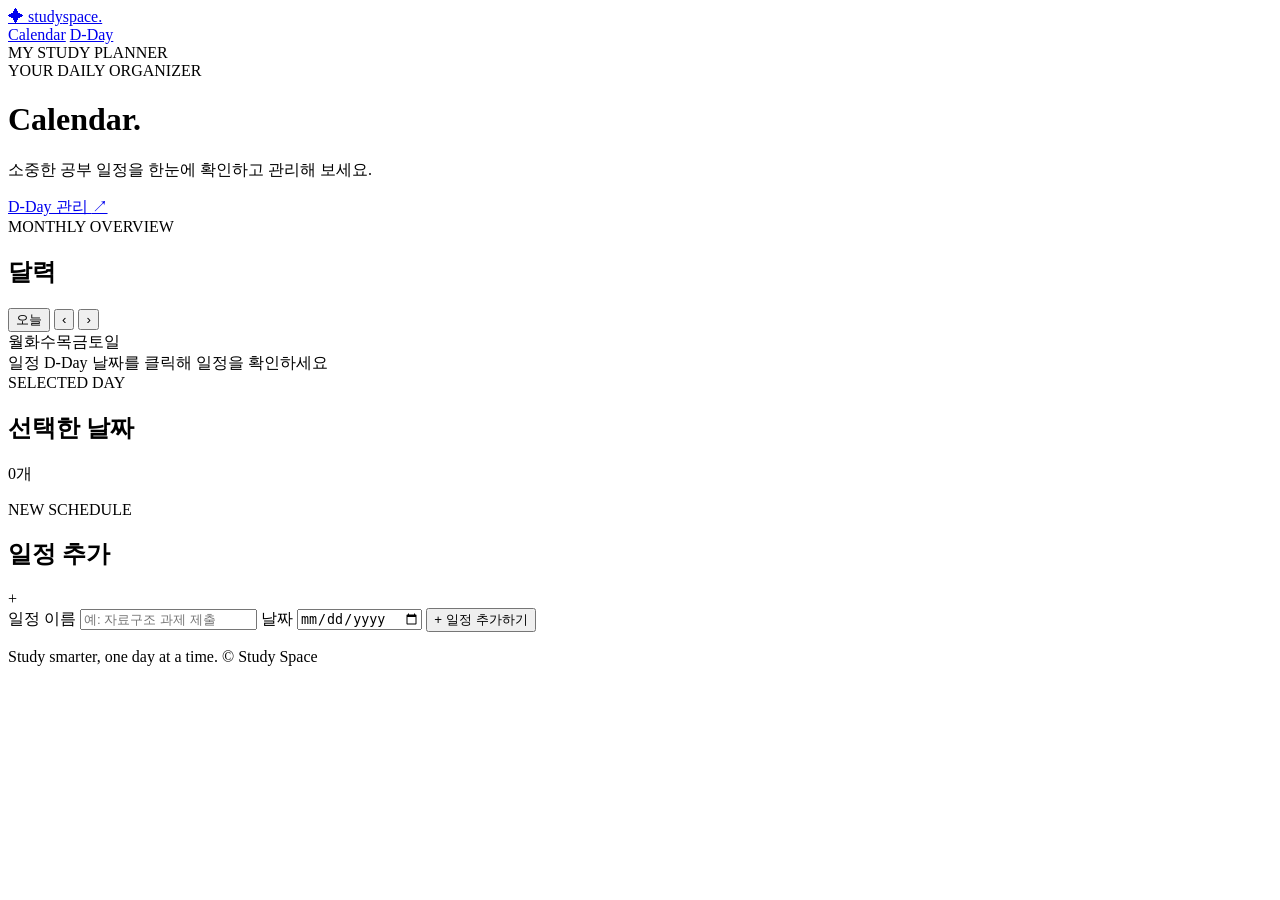
==== calendar.html @ 0f2f6f16 "Add files via upload" ====
<!doctype html>
<html lang="ko">
<head>
  <meta charset="UTF-8">
  <meta name="viewport" content="width=device-width, initial-scale=1">
  <meta name="theme-color" content="#f6f7fb">
  <title>Calendar | Study Planner</title>
  <link rel="stylesheet" href="css/styles.css">
  <script src="js/storage.js" defer></script>
  <script src="js/calendar.js" defer></script>
</head>
<body>
  <div class="planner-app">
    <header class="site-header">
      <div class="site-header__inner">
        <a class="brand" href="calendar.html" aria-label="Study Planner 홈">
          <span class="brand__mark" aria-hidden="true">✦</span>
          <span>study<span class="brand__light">space.</span></span>
        </a>
        <nav class="site-nav" aria-label="주요 메뉴">
          <a class="site-nav__link site-nav__link--active" href="calendar.html" aria-current="page">Calendar</a>
          <a class="site-nav__link" href="dday.html">D-Day</a>
        </nav>
        <span class="site-header__tag">MY STUDY PLANNER</span>
      </div>
    </header>

    <main class="page-container">
      <div class="page-heading">
        <div>
          <span class="eyebrow">YOUR DAILY ORGANIZER</span>
          <h1>Calendar<span class="heading-dot">.</span></h1>
          <p>소중한 공부 일정을 한눈에 확인하고 관리해 보세요.</p>
        </div>
        <a class="button button--light page-heading__link" href="dday.html">D-Day 관리 <span aria-hidden="true">↗</span></a>
      </div>

      <div class="calendar-layout">
        <section class="panel calendar-panel" aria-labelledby="month-title">
          <div class="panel-header calendar-toolbar">
            <div>
              <span class="section-label">MONTHLY OVERVIEW</span>
              <h2 id="month-title">달력</h2>
              <p class="muted-text" id="month-summary"></p>
            </div>
            <div class="calendar-controls">
              <button id="today-button" class="button button--light button--small" type="button">오늘</button>
              <button id="previous-month" class="icon-button icon-button--outline" type="button" aria-label="이전 달">‹</button>
              <button id="next-month" class="icon-button icon-button--outline" type="button" aria-label="다음 달">›</button>
            </div>
          </div>
          <div class="weekday-row" aria-hidden="true">
            <span>월</span><span>화</span><span>수</span><span>목</span><span>금</span><span>토</span><span>일</span>
          </div>
          <div id="calendar-grid" class="calendar-grid" aria-label="날짜 선택 달력"></div>
          <div class="calendar-legend">
            <span><i class="legend-dot legend-dot--event"></i>일정</span>
            <span><i class="legend-dot legend-dot--dday"></i>D-Day</span>
            <span class="calendar-legend__hint">날짜를 클릭해 일정을 확인하세요</span>
          </div>
        </section>

        <aside class="sidebar-stack">
          <section class="panel day-panel" aria-labelledby="selected-date-title">
            <div class="panel-header panel-header--compact">
              <div>
                <span class="section-label">SELECTED DAY</span>
                <h2 id="selected-date-title">선택한 날짜</h2>
              </div>
              <span id="selected-date-count" class="count-pill">0개</span>
            </div>
            <ul id="selected-schedule" class="schedule-list"></ul>
          </section>

          <section class="panel form-panel" aria-labelledby="add-event-title">
            <div class="panel-header panel-header--compact">
              <div>
                <span class="section-label">NEW SCHEDULE</span>
                <h2 id="add-event-title">일정 추가</h2>
              </div>
              <span class="form-panel__plus" aria-hidden="true">+</span>
            </div>
            <form id="event-form" class="entry-form">
              <label for="event-title">일정 이름</label>
              <input id="event-title" name="title" type="text" maxlength="80" placeholder="예: 자료구조 과제 제출" required autocomplete="off">
              <label for="event-date">날짜</label>
              <input id="event-date" name="date" type="date" required>
              <button class="button button--primary button--full" type="submit">+ 일정 추가하기</button>
              <p class="form-status" id="form-status" role="status" aria-live="polite"></p>
            </form>
          </section>
        </aside>
      </div>
      <footer class="site-footer">Study smarter, one day at a time. <span>© Study Space</span></footer>
    </main>
  </div>
</body>
</html>
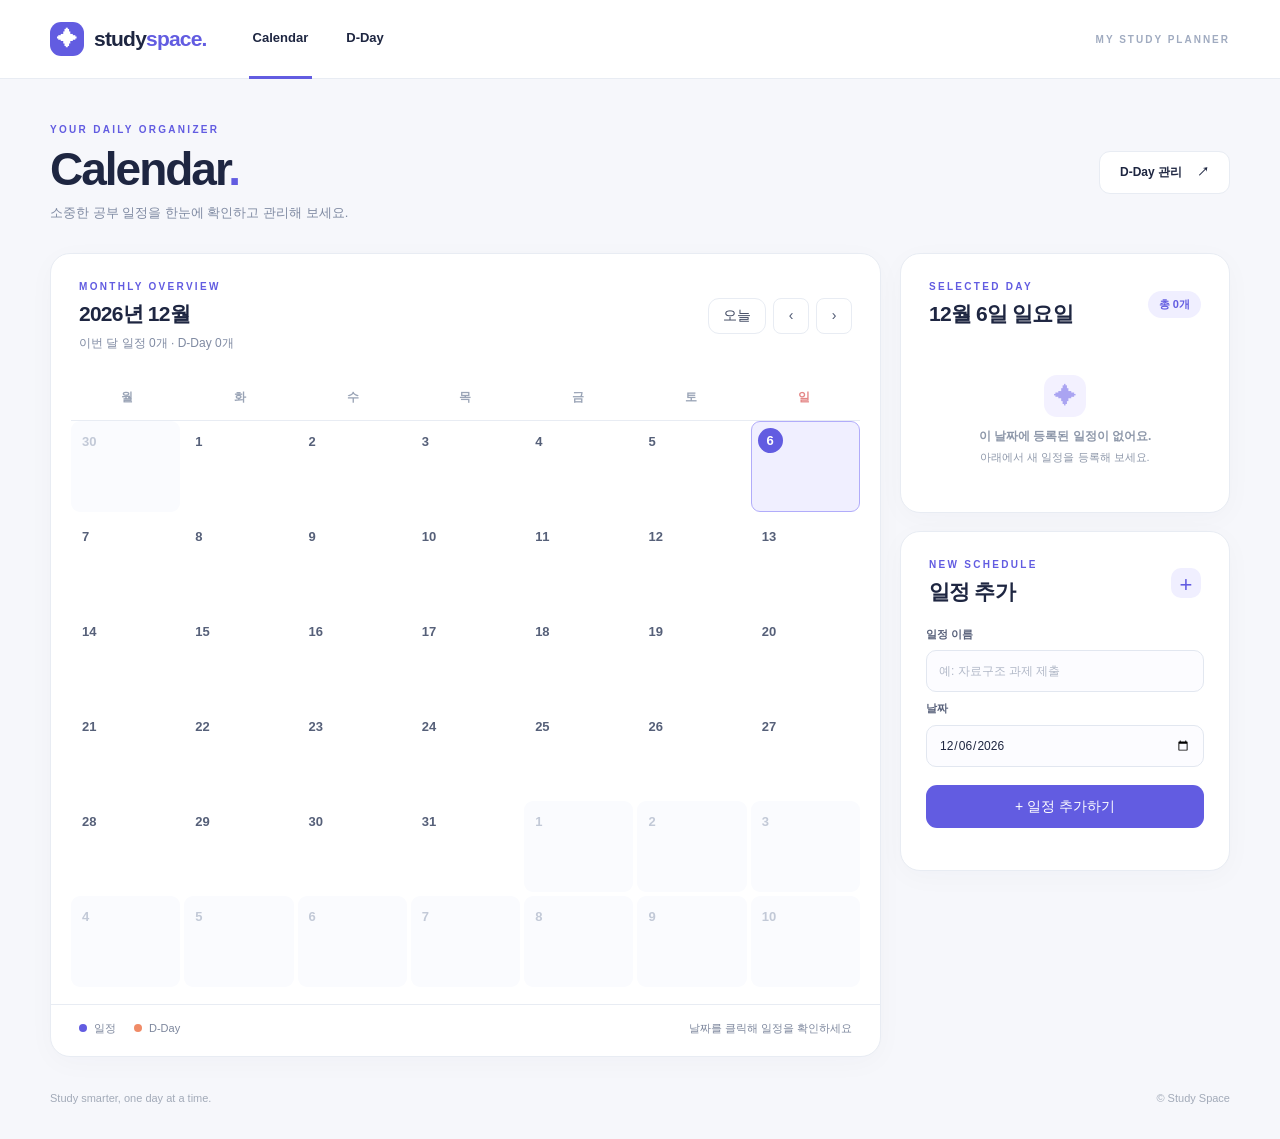
==== commit 21763c44: "Merge calandar-/-D-DAY (김도형): 파일을 css/ js/ 폴더로 이동" ====
--- a/calendar.html
+++ b/calendar.html
@@ -5,8 +5,8 @@
   <meta name="viewport" content="width=device-width, initial-scale=1">
   <meta name="theme-color" content="#f6f7fb">
   <title>Calendar | Study Planner</title>
-  <link rel="stylesheet" href="css/styles.css">
-  <script src="js/storage.js" defer></script>
+  <link rel="stylesheet" href="css/calendar.css">
+  <script src="js/calendar-store.js" defer></script>
   <script src="js/calendar.js" defer></script>
 </head>
 <body>
--- a/css/calendar.css
+++ b/css/calendar.css
@@ -0,0 +1,186 @@
+/* Scoped to this feature so it is easy to merge with teammates' UI later. */
+.planner-app {
+  --ink: #1e2641;
+  --muted: #7f8aa2;
+  --line: #e8ecf3;
+  --primary: #625ce1;
+  --primary-light: #f0efff;
+  --event: #625ce1;
+  --dday: #f08b67;
+  font-family: -apple-system, BlinkMacSystemFont, 'Segoe UI', 'Apple SD Gothic Neo', 'Malgun Gothic', sans-serif;
+  color: var(--ink);
+  min-height: 100vh;
+  background: #f6f7fb;
+  font-size: 14px;
+  line-height: 1.5;
+}
+* { box-sizing: border-box; }
+body { margin: 0; }
+.planner-app button, .planner-app input { font: inherit; }
+.planner-app button { cursor: pointer; }
+.planner-app a { color: inherit; text-decoration: none; }
+.planner-app button:focus-visible, .planner-app input:focus-visible, .planner-app a:focus-visible { outline: 3px solid #aaa7fa; outline-offset: 2px; }
+.planner-app h1, .planner-app h2, .planner-app h3, .planner-app p { margin: 0; }
+.site-header { background: #fff; border-bottom: 1px solid var(--line); }
+.site-header__inner { max-width: 1232px; padding: 0 26px; height: 78px; margin: 0 auto; display: flex; align-items: center; gap: 42px; }
+.brand { display: inline-flex; align-items: center; gap: 10px; font-size: 21px; font-weight: 850; letter-spacing: -.8px; white-space: nowrap; }
+.brand__mark { width: 34px; height: 34px; border-radius: 11px; display: grid; place-items: center; background: var(--primary); color: white; font-size: 20px; }
+.brand__light { color: var(--primary); }
+.site-nav { display: flex; align-self: stretch; align-items: stretch; gap: 30px; }
+.site-nav__link { display: flex; align-items: center; padding: 0 4px; border-bottom: 3px solid transparent; margin-bottom: -1px; font-size: 13px; font-weight: 700; color: #98a0b1; }
+.site-nav__link:hover { color: var(--ink); }
+.site-nav__link--active { color: var(--primary); border-bottom-color: var(--primary); }
+.site-header__tag { margin-left: auto; font-size: 10px; font-weight: 800; letter-spacing: 2px; color: #a0abc0; }
+.page-container { max-width: 1232px; margin: 0 auto; padding: 43px 26px 32px; }
+.page-heading { display: flex; align-items: center; justify-content: space-between; gap: 14px; margin-bottom: 31px; }
+.eyebrow, .section-label { display: block; color: var(--primary); font-size: 10px; font-weight: 850; letter-spacing: 2.3px; }
+.page-heading h1 { margin: 6px 0 6px; font-size: clamp(32px, 4vw, 46px); font-weight: 850; letter-spacing: -2px; line-height: 1.17; }
+.heading-dot { color: var(--primary); }
+.page-heading p { color: var(--muted); font-size: 13px; }
+.button { min-height: 43px; border: none; border-radius: 11px; padding: 0 20px; display: inline-flex; justify-content: center; align-items: center; gap: 15px; font-size: 12px; font-weight: 750; transition: .16s ease; white-space: nowrap; }
+.button:hover { transform: translateY(-1px); }
+.button--light { background: #fff; border: 1px solid var(--line); color: #3d465f; }
+.button--primary { background: var(--primary); color: white; }
+.button--primary:hover { background: #514cc8; }
+.button--small { min-height: 36px; padding: 0 14px; }
+.button--full { width: 100%; }
+.panel { background: #fff; border: 1px solid var(--line); border-radius: 20px; box-shadow: 0 6px 28px rgba(24, 38, 74, .027); }
+.panel-header { padding: 25px 28px 22px; display: flex; justify-content: space-between; align-items: center; gap: 15px; }
+.panel-header--compact { padding-bottom: 18px; }
+.panel-header h2 { font-weight: 850; font-size: 21px; letter-spacing: -.8px; margin-top: 4px; }
+.muted-text { color: var(--muted); font-size: 12px; margin-top: 4px !important; }
+.calendar-layout { display: grid; grid-template-columns: minmax(0, 1fr) 330px; gap: 19px; align-items: start; }
+.calendar-panel { overflow: hidden; }
+.calendar-controls { display: flex; align-items: center; gap: 7px; }
+.icon-button { background: transparent; border: none; display: inline-grid; place-items: center; width: 30px; height: 30px; border-radius: 8px; color: #9ca6bb; font-size: 23px; line-height: 1; }
+.icon-button:hover { background: #f4f4fb; }
+.icon-button--outline { border: 1px solid var(--line); width: 36px; height: 36px; font-size: 22px; color: #4e5872; }
+.icon-button--danger:hover { color: #d55362; background: #fff1f2; }
+.weekday-row, .calendar-grid { display: grid; grid-template-columns: repeat(7, minmax(0, 1fr)); }
+.weekday-row { padding: 0 20px; }
+.weekday-row span { text-align: center; color: #9aa4b6; font-size: 12px; font-weight: 750; padding: 14px 0; border-bottom: 1px solid var(--line); }
+.weekday-row span:nth-child(7) { color: #e48787; }
+.calendar-grid { padding: 0 20px 17px; gap: 4px; }
+.calendar-day { height: 91px; width: 100%; min-width: 0; text-align: left; padding: 10px 6px 5px; border: 1px solid transparent; background: #fff; border-radius: 9px; display: flex; flex-direction: column; align-items: stretch; gap: 6px; overflow: hidden; }
+.calendar-day:hover { background: #f6f5ff; }
+.calendar-day--muted { background: #fafbfe; }
+.calendar-day--muted .calendar-day__number { color: #c2c9d7; }
+.calendar-day--selected { background: #f0efff; border-color: #b1acfa; }
+.calendar-day--selected:hover { background: #eae8ff; }
+.calendar-day__number { font-size: 13px; font-weight: 750; color: #566079; padding-left: 4px; }
+.calendar-day--today .calendar-day__number { width: 25px; height: 25px; display: grid; place-items: center; border-radius: 50%; background: var(--primary); color: white; padding: 0; margin-top: -4px; }
+.calendar-day__items { display: flex; flex-direction: column; gap: 3px; width: 100%; min-width: 0; }
+.calendar-chip { display: block; width: 100%; overflow: hidden; text-overflow: ellipsis; white-space: nowrap; font-size: 10px; font-weight: 700; border-radius: 4px; padding: 2px 5px; text-align: left; }
+.calendar-chip--event { background: #efedff; color: #685ee0; }
+.calendar-chip--dday { background: #fff0e8; color: #cf7458; }
+.calendar-chip--more { color: #919bad; font-size: 10px; padding-top: 0; }
+.calendar-legend { display: flex; gap: 18px; padding: 15px 28px 20px; border-top: 1px solid var(--line); align-items: center; color: #7d879d; font-size: 11px; }
+.calendar-legend > span { display: inline-flex; gap: 7px; align-items: center; }
+.legend-dot { display: inline-block; width: 8px; height: 8px; border-radius: 50%; }
+.legend-dot--event { background: var(--event); }
+.legend-dot--dday { background: var(--dday); }
+.calendar-legend__hint { margin-left: auto; }
+.sidebar-stack { display: grid; gap: 18px; }
+.count-pill { border-radius: 40px; padding: 5px 11px; background: var(--primary-light); color: var(--primary); font-weight: 800; font-size: 11px; }
+.schedule-list { padding: 0 23px 23px; margin: 0; list-style: none; display: grid; gap: 9px; }
+.schedule-item { background: #f8f9fd; border: 1px solid #eef0f5; border-radius: 10px; display: flex; justify-content: space-between; align-items: center; padding: 9px 10px 9px 12px; min-height: 46px; gap: 8px; }
+.schedule-item__copy { display: flex; align-items: center; gap: 9px; min-width: 0; }
+.schedule-item__title { font-weight: 700; font-size: 12px; overflow-wrap: anywhere; }
+.schedule-item__dot { width: 8px; height: 8px; border-radius: 50%; flex-shrink: 0; }
+.schedule-item__dot--event { background: var(--event); }
+.schedule-item__dot--dday { background: var(--dday); }
+.mini-countdown { font-size: 11px; font-weight: 850; white-space: nowrap; color: #d17b5a; }
+.empty-state { padding: 27px 8px 24px; text-align: center; color: #8e98aa; }
+.empty-state__icon { color: #aaa4f2; background: #f3f1ff; display: inline-grid; place-items: center; border-radius: 13px; width: 42px; height: 42px; font-size: 23px; margin-bottom: 10px; }
+.empty-state p { font-size: 12px; font-weight: 700; }
+.empty-state small { display: block; margin-top: 4px; font-size: 11px; }
+.form-panel__plus { width: 30px; height: 30px; background: var(--primary-light); color: var(--primary); border-radius: 10px; display: grid; place-items: center; font-size: 22px; }
+.entry-form { display: flex; flex-direction: column; gap: 8px; padding: 0 25px 23px; }
+.entry-form label, .form-field label { font-size: 11px; font-weight: 800; color: #59627b; }
+.entry-form input, .form-field input { width: 100%; min-width: 0; border: 1px solid #e2e7f0; outline: none; border-radius: 10px; height: 42px; padding: 0 12px; color: var(--ink); background: #fcfcff; font-size: 12px; color-scheme: light; }
+.entry-form input:focus, .form-field input:focus { border-color: #9993ed; }
+.entry-form input::placeholder, .form-field input::placeholder { color: #b2b9c8; }
+.entry-form button { margin-top: 10px; }
+.form-status { min-height: 1em; font-size: 11px; color: #4d9788; }
+.site-footer { color: #a2aab8; font-size: 11px; padding-top: 33px; display: flex; justify-content: space-between; }
+/* D-Day page */
+.dday-hero { min-height: 180px; padding: 30px 37px; background: linear-gradient(115deg, #5f59d8 0%, #8079eb 100%); color: white; border-radius: 21px; display: flex; align-items: center; justify-content: space-between; position: relative; overflow: hidden; gap: 15px; }
+.dday-hero > div { position: relative; z-index: 1; }
+.dday-hero__eyebrow { color: #d5d2ff; font-size: 10px; font-weight: 800; letter-spacing: 2px; }
+.dday-hero h2 { font-size: clamp(19px, 3vw, 26px); font-weight: 850; margin: 9px 0; letter-spacing: -.8px; }
+.dday-hero p { font-size: 12px; color: #e4e1ff; }
+.dday-hero__count { font-size: clamp(38px, 5vw, 65px); font-weight: 900; letter-spacing: -2px; text-align: right; white-space: nowrap; }
+.dday-hero__shape { position: absolute; color: rgba(255,255,255,.10); font-size: 310px; right: 21%; top: -155px; pointer-events: none; }
+.dday-summary { display: grid; grid-template-columns: repeat(3, minmax(0, 1fr)); gap: 17px; margin: 17px 0 24px; }
+.stat-card { min-height: 93px; padding: 18px 21px; background: #fff; border: 1px solid var(--line); border-radius: 16px; display: flex; flex-direction: column; gap: 5px; }
+.stat-card span { color: var(--muted); font-size: 11px; font-weight: 750; }
+.stat-card strong { font-size: 25px; font-weight: 850; letter-spacing: -.6px; }
+.dday-add-panel { padding: 23px 27px 10px; }
+.dday-add-panel h2 { font-size: 20px; letter-spacing: -.6px; margin-top: 3px; }
+.dday-entry-form { display: grid; grid-template-columns: minmax(0, 1.7fr) minmax(0, 1fr) auto; gap: 13px; align-items: end; margin-top: 20px; }
+.form-field { min-width: 0; display: grid; gap: 8px; }
+.dday-entry-form .button { height: 42px; }
+.dday-add-panel .form-status { margin-top: 7px; }
+.dday-section { margin-top: 37px; }
+.dday-section--past { margin-top: 40px; }
+.list-heading { display: flex; align-items: center; justify-content: space-between; margin-bottom: 15px; }
+.list-heading h2 { font-size: 21px; font-weight: 850; letter-spacing: -.8px; margin-top: 3px; }
+.list-heading__deco { font-size: 25px; color: #c7c1ff; }
+.dday-card-grid { display: grid; grid-template-columns: repeat(3, minmax(0, 1fr)); gap: 16px; }
+.dday-card { position: relative; min-height: 193px; border: 1px solid var(--line); background: #fff; border-radius: 17px; padding: 19px 20px 22px; overflow: hidden; }
+.dday-card::after { content: ''; position: absolute; width: 100px; height: 100px; background: #f7f6ff; border-radius: 50%; right: -50px; bottom: -50px; }
+.dday-card--today { border-color: #b3adff; background: #fdfcff; }
+.dday-card--past { opacity: .79; }
+.dday-card__top { display: flex; justify-content: space-between; align-items: center; }
+.tag { display: inline-block; padding: 5px 9px; background: #f1efff; color: var(--primary); border-radius: 6px; font-size: 10px; font-weight: 800; }
+.dday-card--past .tag { background: #f2f3f6; color: #8991a2; }
+.dday-card__title { margin: 14px 0 3px !important; font-size: 15px; font-weight: 850; overflow-wrap: anywhere; }
+.dday-card__date { font-size: 11px; color: #929cb0; }
+.dday-card__count { display: block; color: var(--primary); font-size: 33px; font-weight: 900; margin-top: 12px; letter-spacing: -.8px; position: relative; z-index: 1; }
+.dday-card--past .dday-card__count { color: #969eae; }
+.dday-card-grid > .empty-state { grid-column: 1 / -1; background: #fff; border: 1px dashed #e2e5ee; border-radius: 17px; padding: 33px 20px; }
+@media (max-width: 980px) {
+  .calendar-layout { grid-template-columns: minmax(0, 1fr); }
+  .sidebar-stack { grid-template-columns: repeat(2, minmax(0, 1fr)); align-items: start; }
+  .dday-card-grid { grid-template-columns: repeat(2, minmax(0, 1fr)); }
+}
+@media (max-width: 600px) {
+  .site-header__inner { height: 67px; padding: 0 15px; gap: 18px; }
+  .brand { font-size: 17px; }
+  .brand__mark { width: 31px; height: 31px; }
+  .site-nav { gap: 13px; margin-left: auto; }
+  .site-nav__link { font-size: 12px; }
+  .site-header__tag { display: none; }
+  .page-container { padding: 28px 12px; }
+  .page-heading { margin-bottom: 22px; }
+  .page-heading h1 { font-size: 34px; }
+  .page-heading p { font-size: 12px; }
+  .page-heading__link { padding: 0 11px; min-height: 36px; font-size: 11px; }
+  .panel { border-radius: 15px; }
+  .panel-header { padding: 18px 13px; }
+  .panel-header h2 { font-size: 18px; }
+  .calendar-controls { gap: 4px; }
+  .calendar-controls .button { padding: 0 9px; }
+  .calendar-controls .icon-button { width: 30px; height: 34px; }
+  .weekday-row { padding: 0 5px; }
+  .calendar-grid { padding: 0 5px 8px; gap: 2px; }
+  .calendar-day { height: 66px; padding: 5px 2px; gap: 3px; border-radius: 6px; }
+  .calendar-day__number { font-size: 12px; padding-left: 3px; }
+  .calendar-day--today .calendar-day__number { margin-top: 0; width: 22px; height: 22px; }
+  .calendar-chip { height: 5px; width: 14px; padding: 0; font-size: 0; border-radius: 10px; }
+  .calendar-chip--more { display: none; }
+  .calendar-day__items { flex-direction: row; gap: 2px; flex-wrap: wrap; }
+  .calendar-legend { padding: 12px; gap: 10px; font-size: 10px; }
+  .calendar-legend__hint { display: none !important; }
+  .sidebar-stack { grid-template-columns: minmax(0, 1fr); }
+  .dday-hero { padding: 23px 19px; min-height: 158px; }
+  .dday-hero__count { font-size: 38px; }
+  .dday-hero h2 { font-size: 19px; }
+  .dday-summary { gap: 8px; }
+  .stat-card { min-height: 84px; padding: 14px 10px; }
+  .stat-card strong { font-size: 21px; }
+  .dday-add-panel { padding: 20px 16px 10px; }
+  .dday-entry-form { grid-template-columns: 1fr; }
+  .dday-card-grid { grid-template-columns: minmax(0, 1fr); }
+  .site-footer { padding: 28px 4px 0; }
+}
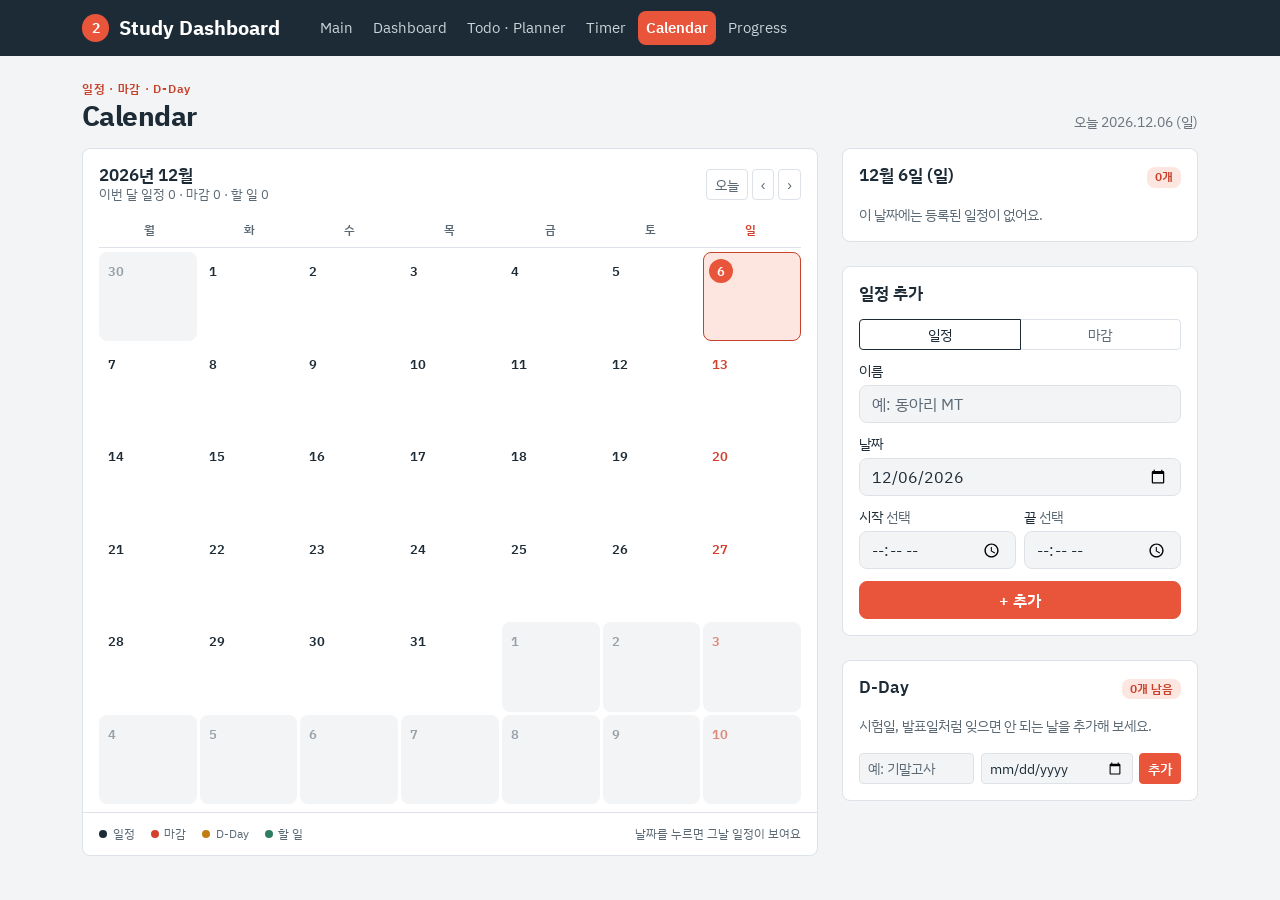
==== commit 5aae1731: "Calendar · D-Day: SD 데이터와 공통 디자인으로 전환 - 일정/마감/D-Day를 SD(events, ddays)로 저장, 자체 PlannerStore 제거 - 추가 " ====
--- a/calendar.html
+++ b/calendar.html
@@ -1,98 +1,172 @@
-<!doctype html>
+<!DOCTYPE html>
 <html lang="ko">
 <head>
   <meta charset="UTF-8">
   <meta name="viewport" content="width=device-width, initial-scale=1">
-  <meta name="theme-color" content="#f6f7fb">
-  <title>Calendar | Study Planner</title>
+  <title>Calendar | Study Dashboard</title>
+
+  <link rel="preconnect" href="https://fonts.googleapis.com">
+  <link rel="preconnect" href="https://fonts.gstatic.com" crossorigin>
+  <link rel="stylesheet" href="https://fonts.googleapis.com/css2?family=IBM+Plex+Sans+KR:wght@400;500;600;700&display=swap">
+  <link rel="stylesheet" href="https://cdn.jsdelivr.net/npm/bootstrap@5.3.3/dist/css/bootstrap.min.css">
+  <link rel="stylesheet" href="css/style.css">
   <link rel="stylesheet" href="css/calendar.css">
-  <script src="js/calendar-store.js" defer></script>
-  <script src="js/calendar.js" defer></script>
+  <link rel="stylesheet" href="css/responsive.css">
 </head>
 <body>
-  <div class="planner-app">
-    <header class="site-header">
-      <div class="site-header__inner">
-        <a class="brand" href="calendar.html" aria-label="Study Planner 홈">
-          <span class="brand__mark" aria-hidden="true">✦</span>
-          <span>study<span class="brand__light">space.</span></span>
-        </a>
-        <nav class="site-nav" aria-label="주요 메뉴">
-          <a class="site-nav__link site-nav__link--active" href="calendar.html" aria-current="page">Calendar</a>
-          <a class="site-nav__link" href="dday.html">D-Day</a>
-        </nav>
-        <span class="site-header__tag">MY STUDY PLANNER</span>
+
+  <!-- ===== 공통 Header / Navigation (모든 페이지 동일, active만 변경) ===== -->
+  <nav class="navbar navbar-expand-lg sd-navbar">
+    <div class="container-xl">
+      <a class="navbar-brand" href="index.html"><span class="sd-brand-mark">2</span>Study Dashboard</a>
+      <button class="navbar-toggler" type="button" data-bs-toggle="collapse" data-bs-target="#sdNav"
+              aria-controls="sdNav" aria-expanded="false" aria-label="메뉴 열기">
+        <span class="navbar-toggler-icon"></span>
+      </button>
+      <div class="collapse navbar-collapse" id="sdNav">
+        <ul class="navbar-nav ms-lg-3 gap-lg-1">
+          <li class="nav-item"><a class="nav-link" href="index.html">Main</a></li>
+          <li class="nav-item"><a class="nav-link" href="dashboard.html">Dashboard</a></li>
+          <li class="nav-item"><a class="nav-link" href="todo.html">Todo · Planner</a></li>
+          <li class="nav-item"><a class="nav-link" href="timer.html">Timer</a></li>
+          <li class="nav-item"><a class="nav-link active" aria-current="page" href="calendar.html">Calendar</a></li>
+          <li class="nav-item"><a class="nav-link" href="progress.html">Progress</a></li>
+        </ul>
       </div>
+    </div>
+  </nav>
+
+  <main class="container-xl py-4">
+    <header class="d-flex flex-wrap justify-content-between align-items-end gap-2 mb-3">
+      <div>
+        <div class="sd-eyebrow">일정 · 마감 · D-Day</div>
+        <h1 class="sd-page-title">Calendar</h1>
+      </div>
+      <p class="text-secondary small mb-0" id="todayLabel"></p>
     </header>
 
-    <main class="page-container">
-      <div class="page-heading">
-        <div>
-          <span class="eyebrow">YOUR DAILY ORGANIZER</span>
-          <h1>Calendar<span class="heading-dot">.</span></h1>
-          <p>소중한 공부 일정을 한눈에 확인하고 관리해 보세요.</p>
+    <div class="row g-4 align-items-start">
+      <!-- 왼쪽: 달력 -->
+      <section class="col-lg-8" aria-labelledby="monthTitle">
+        <div class="card">
+          <div class="card-body pb-2">
+            <div class="d-flex flex-wrap justify-content-between align-items-center gap-2 mb-2">
+              <div>
+                <h2 class="sd-section-title" id="monthTitle">달력</h2>
+                <p class="sd-cal-summary mb-0" id="monthSummary"></p>
+              </div>
+              <div class="d-flex gap-1">
+                <button class="btn btn-sm btn-outline-secondary" type="button" id="todayBtn">오늘</button>
+                <button class="btn btn-sm btn-outline-secondary" type="button" id="prevMonth" aria-label="이전 달">‹</button>
+                <button class="btn btn-sm btn-outline-secondary" type="button" id="nextMonth" aria-label="다음 달">›</button>
+              </div>
+            </div>
+
+            <div class="sd-cal-weekdays" aria-hidden="true">
+              <span>월</span><span>화</span><span>수</span><span>목</span><span>금</span><span>토</span><span class="is-sun">일</span>
+            </div>
+            <div class="sd-cal-grid" id="calendarGrid" aria-label="날짜 선택 달력"></div>
+          </div>
+          <div class="sd-cal-legend">
+            <span><i class="sd-dot sd-kind-schedule"></i>일정</span>
+            <span><i class="sd-dot sd-kind-deadline"></i>마감</span>
+            <span><i class="sd-dot sd-kind-dday"></i>D-Day</span>
+            <span><i class="sd-dot sd-kind-task"></i>할 일</span>
+            <span class="sd-cal-hint">날짜를 누르면 그날 일정이 보여요</span>
+          </div>
         </div>
-        <a class="button button--light page-heading__link" href="dday.html">D-Day 관리 <span aria-hidden="true">↗</span></a>
+      </section>
+
+      <!-- 오른쪽: 선택한 날 · 추가 · D-Day -->
+      <div class="col-lg-4 d-grid gap-4">
+        <section class="card" aria-labelledby="selectedTitle"><div class="card-body">
+          <div class="d-flex justify-content-between align-items-baseline gap-2 mb-3">
+            <h2 class="sd-section-title" id="selectedTitle">선택한 날</h2>
+            <span class="badge sd-count" id="selectedCount">0개</span>
+          </div>
+          <ul class="sd-day-items" id="selectedList"></ul>
+          <p class="sd-empty mb-0 d-none" id="selectedEmpty">이 날짜에는 등록된 일정이 없어요.</p>
+        </div></section>
+
+        <section class="card" aria-labelledby="formTitle"><div class="card-body">
+          <h2 class="sd-section-title mb-3" id="formTitle">일정 추가</h2>
+          <form id="eventForm" class="d-grid gap-2" novalidate>
+            <div class="btn-group w-100" role="group" aria-label="종류">
+              <input type="radio" class="btn-check" name="kind" id="kindSchedule" value="schedule" checked>
+              <label class="btn btn-outline-secondary btn-sm" for="kindSchedule">일정</label>
+              <input type="radio" class="btn-check" name="kind" id="kindDeadline" value="deadline">
+              <label class="btn btn-outline-secondary btn-sm" for="kindDeadline">마감</label>
+            </div>
+            <div>
+              <label class="form-label small mb-1" for="eventTitle">이름</label>
+              <input class="form-control" id="eventTitle" type="text" maxlength="80" placeholder="예: 동아리 MT" required autocomplete="off">
+            </div>
+            <div>
+              <label class="form-label small mb-1" for="eventDate">날짜</label>
+              <input class="form-control" id="eventDate" type="date" required>
+            </div>
+
+            <div class="row g-2" id="scheduleFields">
+              <div class="col-6">
+                <label class="form-label small mb-1" for="eventStart">시작 <span class="sd-hint">선택</span></label>
+                <input class="form-control" id="eventStart" type="time">
+              </div>
+              <div class="col-6">
+                <label class="form-label small mb-1" for="eventEnd">끝 <span class="sd-hint">선택</span></label>
+                <input class="form-control" id="eventEnd" type="time">
+              </div>
+            </div>
+
+            <div class="row g-2 d-none" id="deadlineFields">
+              <div class="col-6">
+                <label class="form-label small mb-1" for="eventType">종류</label>
+                <select class="form-select" id="eventType"></select>
+              </div>
+              <div class="col-6">
+                <label class="form-label small mb-1" for="eventPriority">우선순위</label>
+                <select class="form-select" id="eventPriority"></select>
+              </div>
+              <div class="col-12">
+                <label class="form-label small mb-1" for="eventSubject">과목</label>
+                <select class="form-select" id="eventSubject"></select>
+              </div>
+              <div class="col-12">
+                <div class="form-check">
+                  <input class="form-check-input" type="checkbox" id="eventShowDday" checked>
+                  <label class="form-check-label small" for="eventShowDday">D-Day로 표시</label>
+                </div>
+                <p class="sd-hint small mb-0">마감은 Todo에 할 일로 자동 추가돼요.</p>
+              </div>
+            </div>
+
+            <button class="btn btn-primary mt-1" type="submit">+ 추가</button>
+            <p class="sd-form-status small mb-0" id="formStatus" role="status" aria-live="polite"></p>
+          </form>
+        </div></section>
+
+        <section class="card" aria-labelledby="ddayTitle"><div class="card-body">
+          <div class="d-flex justify-content-between align-items-baseline mb-3">
+            <h2 class="sd-section-title" id="ddayTitle">D-Day</h2>
+            <span class="badge sd-count" id="ddayCount">0개</span>
+          </div>
+          <ul class="sd-dday-list" id="ddayList"></ul>
+          <p class="sd-empty mb-0 d-none" id="ddayEmpty">시험일, 발표일처럼 잊으면 안 되는 날을 추가해 보세요.</p>
+
+          <form id="ddayForm" class="sd-dday-form mt-3" novalidate>
+            <label class="visually-hidden" for="ddayName">D-Day 이름</label>
+            <input class="form-control form-control-sm" id="ddayName" type="text" maxlength="80" placeholder="예: 기말고사" required autocomplete="off">
+            <label class="visually-hidden" for="ddayDate">목표 날짜</label>
+            <input class="form-control form-control-sm" id="ddayDate" type="date" required>
+            <button class="btn btn-sm btn-primary" type="submit">추가</button>
+          </form>
+          <p class="sd-form-status small mb-0 mt-1" id="ddayStatus" role="status" aria-live="polite"></p>
+        </div></section>
       </div>
+    </div>
+  </main>
 
-      <div class="calendar-layout">
-        <section class="panel calendar-panel" aria-labelledby="month-title">
-          <div class="panel-header calendar-toolbar">
-            <div>
-              <span class="section-label">MONTHLY OVERVIEW</span>
-              <h2 id="month-title">달력</h2>
-              <p class="muted-text" id="month-summary"></p>
-            </div>
-            <div class="calendar-controls">
-              <button id="today-button" class="button button--light button--small" type="button">오늘</button>
-              <button id="previous-month" class="icon-button icon-button--outline" type="button" aria-label="이전 달">‹</button>
-              <button id="next-month" class="icon-button icon-button--outline" type="button" aria-label="다음 달">›</button>
-            </div>
-          </div>
-          <div class="weekday-row" aria-hidden="true">
-            <span>월</span><span>화</span><span>수</span><span>목</span><span>금</span><span>토</span><span>일</span>
-          </div>
-          <div id="calendar-grid" class="calendar-grid" aria-label="날짜 선택 달력"></div>
-          <div class="calendar-legend">
-            <span><i class="legend-dot legend-dot--event"></i>일정</span>
-            <span><i class="legend-dot legend-dot--dday"></i>D-Day</span>
-            <span class="calendar-legend__hint">날짜를 클릭해 일정을 확인하세요</span>
-          </div>
-        </section>
-
-        <aside class="sidebar-stack">
-          <section class="panel day-panel" aria-labelledby="selected-date-title">
-            <div class="panel-header panel-header--compact">
-              <div>
-                <span class="section-label">SELECTED DAY</span>
-                <h2 id="selected-date-title">선택한 날짜</h2>
-              </div>
-              <span id="selected-date-count" class="count-pill">0개</span>
-            </div>
-            <ul id="selected-schedule" class="schedule-list"></ul>
-          </section>
-
-          <section class="panel form-panel" aria-labelledby="add-event-title">
-            <div class="panel-header panel-header--compact">
-              <div>
-                <span class="section-label">NEW SCHEDULE</span>
-                <h2 id="add-event-title">일정 추가</h2>
-              </div>
-              <span class="form-panel__plus" aria-hidden="true">+</span>
-            </div>
-            <form id="event-form" class="entry-form">
-              <label for="event-title">일정 이름</label>
-              <input id="event-title" name="title" type="text" maxlength="80" placeholder="예: 자료구조 과제 제출" required autocomplete="off">
-              <label for="event-date">날짜</label>
-              <input id="event-date" name="date" type="date" required>
-              <button class="button button--primary button--full" type="submit">+ 일정 추가하기</button>
-              <p class="form-status" id="form-status" role="status" aria-live="polite"></p>
-            </form>
-          </section>
-        </aside>
-      </div>
-      <footer class="site-footer">Study smarter, one day at a time. <span>© Study Space</span></footer>
-    </main>
-  </div>
+  <script src="https://cdn.jsdelivr.net/npm/bootstrap@5.3.3/dist/js/bootstrap.bundle.min.js" defer></script>
+  <script src="js/storage.js" defer></script>
+  <script src="js/calendar.js" defer></script>
 </body>
 </html>
--- a/css/style.css
+++ b/css/style.css
@@ -0,0 +1,165 @@
+/* =========================================================
+   Study Dashboard — shared styles (ALL pages load this, after Bootstrap)
+   THEME LIVES ONLY IN THE TOKEN BLOCKS BELOW.
+   Default = 중간보고서 색 (navy/orange).
+   Old pastel theme (Catppuccin Latte): <html lang="ko" data-theme="latte">
+   ========================================================= */
+
+/* ---------- 1. Theme tokens ---------- */
+:root {
+  --sd-bg: #f2f4f6;
+  --sd-surface: #ffffff;
+  --sd-sunk: #e9edf0;
+  --sd-line: #dce2e7;
+  --sd-ink: #1d2b36;
+  --sd-muted: #5b6974;
+  --sd-accent: #e8553a;
+  --sd-accent-ink: #ffffff;
+  --sd-accent-text: #c8412a;
+  --sd-accent-soft: #fde6df;
+  --sd-nav: #1d2b36;
+  --sd-nav-ink: #c9d3da;
+  --sd-high: #d2412c;
+  --sd-mid: #c27c14;
+  --sd-low: #2f7d63;
+  --sd-nav-brand: #ffffff;
+  --sd-font: "IBM Plex Sans KR", -apple-system, "Apple SD Gothic Neo", "Malgun Gothic", sans-serif;
+  --sd-radius: 10px;
+}
+:root[data-theme="latte"] {
+  --sd-bg: #e6e9ef;
+  --sd-surface: #eff1f5;
+  --sd-sunk: #dce0e8;
+  --sd-line: #ccd0da;
+  --sd-ink: #4c4f69;
+  --sd-muted: #6c6f85;
+  --sd-accent: #babbf1;            /* fills: buttons, active tab, progress */
+  --sd-accent-ink: #4c4f69;        /* text ON accent fills */
+  --sd-accent-text: #5c5fc4;       /* accent used AS text on light bg */
+  --sd-accent-soft: rgba(186, 187, 241, .35);
+  --sd-nav: #dce0e8;
+  --sd-nav-ink: #5c5f77;
+  --sd-high: #d20f39;
+  --sd-mid: #df8e1d;
+  --sd-low: #40a02b;
+  --sd-nav-brand: var(--sd-ink);
+}
+
+/* ---------- 2. Tokens → Bootstrap variables ---------- */
+:root {
+  --bs-body-bg: var(--sd-bg);
+  --bs-body-color: var(--sd-ink);
+  --bs-body-font-family: var(--sd-font);
+  --bs-border-color: var(--sd-line);
+  --bs-secondary-color: var(--sd-muted);
+  --bs-tertiary-bg: var(--sd-sunk);
+  --bs-emphasis-color: var(--sd-ink);
+  --bs-border-radius: 8px;
+  --bs-border-radius-lg: var(--sd-radius);
+  --bs-link-color: var(--sd-accent-text);
+  --bs-link-hover-color: var(--sd-ink);
+  --bs-focus-ring-color: var(--sd-accent-soft);
+}
+body { font-feature-settings: "tnum"; }
+
+.card { --bs-card-bg: var(--sd-surface); --bs-card-border-color: var(--sd-line); }
+.modal { --bs-modal-bg: var(--sd-surface); --bs-modal-border-color: var(--sd-line); }
+.toast { --bs-toast-bg: var(--sd-surface); --bs-toast-border-color: var(--sd-line); --bs-toast-color: var(--sd-ink); }
+.progress { --bs-progress-bg: var(--sd-sunk); --bs-progress-bar-bg: var(--sd-accent); --bs-progress-height: .4rem; }
+
+.btn-primary {
+  --bs-btn-bg: var(--sd-accent);
+  --bs-btn-border-color: var(--sd-accent);
+  --bs-btn-color: var(--sd-accent-ink);
+  --bs-btn-hover-bg: color-mix(in srgb, var(--sd-accent) 85%, var(--sd-ink));
+  --bs-btn-hover-border-color: var(--bs-btn-hover-bg);
+  --bs-btn-hover-color: var(--sd-accent-ink);
+  --bs-btn-active-bg: color-mix(in srgb, var(--sd-accent) 75%, var(--sd-ink));
+  --bs-btn-active-border-color: var(--bs-btn-active-bg);
+  --bs-btn-active-color: var(--sd-accent-ink);
+  --bs-btn-disabled-bg: var(--sd-accent);
+  --bs-btn-disabled-border-color: var(--sd-accent);
+  --bs-btn-disabled-color: var(--sd-accent-ink);
+  font-weight: 600;
+}
+.btn-outline-secondary {
+  --bs-btn-color: var(--sd-muted);
+  --bs-btn-border-color: var(--sd-line);
+  --bs-btn-hover-bg: var(--sd-sunk);
+  --bs-btn-hover-color: var(--sd-ink);
+  --bs-btn-hover-border-color: var(--sd-line);
+  --bs-btn-active-bg: var(--sd-surface);
+  --bs-btn-active-color: var(--sd-ink);
+  --bs-btn-active-border-color: var(--sd-ink);
+}
+.btn-link { --bs-btn-color: var(--sd-muted); --bs-btn-hover-color: var(--sd-ink); text-decoration: none; }
+
+.form-control:focus, .form-select:focus {
+  border-color: var(--sd-accent-text);
+  box-shadow: 0 0 0 .2rem var(--sd-accent-soft);
+}
+.form-check-input:checked { background-color: var(--sd-accent-text); border-color: var(--sd-accent-text); }
+.form-check-input:focus { border-color: var(--sd-accent-text); box-shadow: 0 0 0 .2rem var(--sd-accent-soft); }
+
+.nav-pills {
+  --bs-nav-pills-link-active-bg: var(--sd-surface);
+  --bs-nav-pills-link-active-color: var(--sd-ink);
+  --bs-nav-link-color: var(--sd-muted);
+  --bs-nav-link-hover-color: var(--sd-ink);
+}
+
+/* ---------- 3. Common header / navigation (same markup on every page) ---------- */
+.sd-navbar { background: var(--sd-nav); }
+.sd-navbar .navbar-brand { color: var(--sd-nav-brand); font-weight: 700; display: flex; align-items: center; gap: .6rem; }
+.sd-brand-mark {
+  display: grid; place-items: center; width: 1.7rem; height: 1.7rem; border-radius: 50%;
+  background: var(--sd-accent); color: var(--sd-accent-ink); font-size: .85rem;
+}
+.sd-navbar .nav-link { color: var(--sd-nav-ink); border-radius: 8px; padding: .4rem .75rem; font-size: .92rem; }
+.sd-navbar .nav-link:hover { color: var(--sd-nav-brand); }
+.sd-navbar .nav-link.active { background: var(--sd-accent); color: var(--sd-accent-ink); font-weight: 600; }
+.sd-navbar .navbar-toggler { border-color: var(--sd-line); }
+.sd-navbar .navbar-toggler-icon {
+  background-image: none;
+  background-color: var(--sd-nav-ink);
+  -webkit-mask: url("data:image/svg+xml,%3csvg xmlns='http://www.w3.org/2000/svg' viewBox='0 0 30 30'%3e%3cpath stroke='black' stroke-linecap='round' stroke-width='2' d='M4 7h22M4 15h22M4 23h22'/%3e%3c/svg%3e") center / contain no-repeat;
+          mask: url("data:image/svg+xml,%3csvg xmlns='http://www.w3.org/2000/svg' viewBox='0 0 30 30'%3e%3cpath stroke='black' stroke-linecap='round' stroke-width='2' d='M4 7h22M4 15h22M4 23h22'/%3e%3c/svg%3e") center / contain no-repeat;
+}
+
+/* ---------- 4. Shared bits other pages can reuse ---------- */
+.sd-page-title { font-size: 1.75rem; font-weight: 700; letter-spacing: -.02em; margin: 0; }
+.sd-eyebrow { font-size: .78rem; font-weight: 600; letter-spacing: .06em; color: var(--sd-accent-text); }
+.sd-stat-label { font-size: .8rem; color: var(--sd-muted); }
+.sd-stat-value { font-size: 1.6rem; font-weight: 600; line-height: 1.2; font-variant-numeric: tabular-nums; }
+.sd-stat-value small { font-size: .85rem; font-weight: 400; color: var(--sd-muted); margin-left: .25rem; }
+
+/* priority colors — used by Todo, Calendar, Dashboard */
+.sd-pri { font-weight: 600; }
+.sd-pri-high { color: var(--sd-high); background: color-mix(in srgb, var(--sd-high) 13%, transparent); }
+.sd-pri-mid  { color: var(--sd-mid);  background: color-mix(in srgb, var(--sd-mid) 16%, transparent); }
+.sd-pri-low  { color: var(--sd-low);  background: color-mix(in srgb, var(--sd-low) 13%, transparent); }
+.sd-subj { color: var(--sd-muted); background: var(--sd-sunk); font-weight: 500; }
+
+/* links: Bootstrap 5.3 colors <a> via --bs-link-color-rgb, so set the color directly */
+a { color: var(--sd-accent-text); }
+a:hover { color: var(--sd-ink); }
+
+/* shared card bits — Main, Dashboard, Calendar, Timer, Progress */
+.sd-section-title { font-size: 1.05rem; font-weight: 600; margin: 0; }
+.sd-stat-note { font-size: .78rem; color: var(--sd-muted); margin-top: .35rem; }
+.sd-empty { color: var(--sd-muted); font-size: .9rem; }
+.sd-more { font-size: .85rem; color: var(--sd-accent-text); text-decoration: none; }
+.sd-more:hover, .sd-more:focus-visible { color: var(--sd-ink); text-decoration: underline; }
+
+/* D-Day list — Main, Dashboard, Calendar */
+.sd-dday-list { list-style: none; margin: 0; padding: 0; display: grid; gap: .5rem; }
+.sd-dday-item { display: flex; align-items: center; justify-content: space-between; gap: .75rem; }
+.sd-dday-name { min-width: 0; font-weight: 500; }
+.sd-dday-date { font-size: .78rem; color: var(--sd-muted); font-weight: 400; }
+.sd-dday-badge {
+  flex-shrink: 0; font-weight: 700; font-variant-numeric: tabular-nums; font-size: .9rem;
+  padding: .2rem .6rem; border-radius: 999px; background: var(--sd-accent-soft); color: var(--sd-accent-text);
+}
+.sd-dday-badge.is-today { background: var(--sd-accent); color: var(--sd-accent-ink); }
+
+@media (prefers-reduced-motion: reduce) { * { transition: none !important; animation: none !important; } }
--- a/css/calendar.css
+++ b/css/calendar.css
@@ -1,186 +1,101 @@
-/* Scoped to this feature so it is easy to merge with teammates' UI later. */
-.planner-app {
-  --ink: #1e2641;
-  --muted: #7f8aa2;
-  --line: #e8ecf3;
-  --primary: #625ce1;
-  --primary-light: #f0efff;
-  --event: #625ce1;
-  --dday: #f08b67;
-  font-family: -apple-system, BlinkMacSystemFont, 'Segoe UI', 'Apple SD Gothic Neo', 'Malgun Gothic', sans-serif;
-  color: var(--ink);
-  min-height: 100vh;
-  background: #f6f7fb;
-  font-size: 14px;
-  line-height: 1.5;
+/* =========================================================
+   Calendar · D-Day — page styles (calendar.html only)   담당 김도형
+   Colors come from css/style.css tokens only.
+   ========================================================= */
+
+/* one color per kind: schedule · deadline · D-Day · Todo task */
+.sd-kind-schedule { --kind: var(--sd-ink); }
+.sd-kind-deadline { --kind: var(--sd-high); }
+.sd-kind-dday     { --kind: var(--sd-mid); }
+.sd-kind-task     { --kind: var(--sd-low); }
+
+.sd-count { background: var(--sd-accent-soft); color: var(--sd-accent-text); font-weight: 600; }
+.sd-hint { color: var(--sd-muted); font-weight: 400; }
+.sd-form-status { color: var(--sd-low); }
+.sd-form-status:empty { display: none; }
+.sd-form-status.is-error { color: var(--sd-high); }
+
+/* ---------- month grid ---------- */
+.sd-cal-summary { font-size: .8rem; color: var(--sd-muted); }
+.sd-cal-weekdays, .sd-cal-grid { display: grid; grid-template-columns: repeat(7, minmax(0, 1fr)); }
+.sd-cal-weekdays span {
+  text-align: center; font-size: .75rem; font-weight: 600; color: var(--sd-muted);
+  padding: .5rem 0; border-bottom: 1px solid var(--sd-line);
 }
-* { box-sizing: border-box; }
-body { margin: 0; }
-.planner-app button, .planner-app input { font: inherit; }
-.planner-app button { cursor: pointer; }
-.planner-app a { color: inherit; text-decoration: none; }
-.planner-app button:focus-visible, .planner-app input:focus-visible, .planner-app a:focus-visible { outline: 3px solid #aaa7fa; outline-offset: 2px; }
-.planner-app h1, .planner-app h2, .planner-app h3, .planner-app p { margin: 0; }
-.site-header { background: #fff; border-bottom: 1px solid var(--line); }
-.site-header__inner { max-width: 1232px; padding: 0 26px; height: 78px; margin: 0 auto; display: flex; align-items: center; gap: 42px; }
-.brand { display: inline-flex; align-items: center; gap: 10px; font-size: 21px; font-weight: 850; letter-spacing: -.8px; white-space: nowrap; }
-.brand__mark { width: 34px; height: 34px; border-radius: 11px; display: grid; place-items: center; background: var(--primary); color: white; font-size: 20px; }
-.brand__light { color: var(--primary); }
-.site-nav { display: flex; align-self: stretch; align-items: stretch; gap: 30px; }
-.site-nav__link { display: flex; align-items: center; padding: 0 4px; border-bottom: 3px solid transparent; margin-bottom: -1px; font-size: 13px; font-weight: 700; color: #98a0b1; }
-.site-nav__link:hover { color: var(--ink); }
-.site-nav__link--active { color: var(--primary); border-bottom-color: var(--primary); }
-.site-header__tag { margin-left: auto; font-size: 10px; font-weight: 800; letter-spacing: 2px; color: #a0abc0; }
-.page-container { max-width: 1232px; margin: 0 auto; padding: 43px 26px 32px; }
-.page-heading { display: flex; align-items: center; justify-content: space-between; gap: 14px; margin-bottom: 31px; }
-.eyebrow, .section-label { display: block; color: var(--primary); font-size: 10px; font-weight: 850; letter-spacing: 2.3px; }
-.page-heading h1 { margin: 6px 0 6px; font-size: clamp(32px, 4vw, 46px); font-weight: 850; letter-spacing: -2px; line-height: 1.17; }
-.heading-dot { color: var(--primary); }
-.page-heading p { color: var(--muted); font-size: 13px; }
-.button { min-height: 43px; border: none; border-radius: 11px; padding: 0 20px; display: inline-flex; justify-content: center; align-items: center; gap: 15px; font-size: 12px; font-weight: 750; transition: .16s ease; white-space: nowrap; }
-.button:hover { transform: translateY(-1px); }
-.button--light { background: #fff; border: 1px solid var(--line); color: #3d465f; }
-.button--primary { background: var(--primary); color: white; }
-.button--primary:hover { background: #514cc8; }
-.button--small { min-height: 36px; padding: 0 14px; }
-.button--full { width: 100%; }
-.panel { background: #fff; border: 1px solid var(--line); border-radius: 20px; box-shadow: 0 6px 28px rgba(24, 38, 74, .027); }
-.panel-header { padding: 25px 28px 22px; display: flex; justify-content: space-between; align-items: center; gap: 15px; }
-.panel-header--compact { padding-bottom: 18px; }
-.panel-header h2 { font-weight: 850; font-size: 21px; letter-spacing: -.8px; margin-top: 4px; }
-.muted-text { color: var(--muted); font-size: 12px; margin-top: 4px !important; }
-.calendar-layout { display: grid; grid-template-columns: minmax(0, 1fr) 330px; gap: 19px; align-items: start; }
-.calendar-panel { overflow: hidden; }
-.calendar-controls { display: flex; align-items: center; gap: 7px; }
-.icon-button { background: transparent; border: none; display: inline-grid; place-items: center; width: 30px; height: 30px; border-radius: 8px; color: #9ca6bb; font-size: 23px; line-height: 1; }
-.icon-button:hover { background: #f4f4fb; }
-.icon-button--outline { border: 1px solid var(--line); width: 36px; height: 36px; font-size: 22px; color: #4e5872; }
-.icon-button--danger:hover { color: #d55362; background: #fff1f2; }
-.weekday-row, .calendar-grid { display: grid; grid-template-columns: repeat(7, minmax(0, 1fr)); }
-.weekday-row { padding: 0 20px; }
-.weekday-row span { text-align: center; color: #9aa4b6; font-size: 12px; font-weight: 750; padding: 14px 0; border-bottom: 1px solid var(--line); }
-.weekday-row span:nth-child(7) { color: #e48787; }
-.calendar-grid { padding: 0 20px 17px; gap: 4px; }
-.calendar-day { height: 91px; width: 100%; min-width: 0; text-align: left; padding: 10px 6px 5px; border: 1px solid transparent; background: #fff; border-radius: 9px; display: flex; flex-direction: column; align-items: stretch; gap: 6px; overflow: hidden; }
-.calendar-day:hover { background: #f6f5ff; }
-.calendar-day--muted { background: #fafbfe; }
-.calendar-day--muted .calendar-day__number { color: #c2c9d7; }
-.calendar-day--selected { background: #f0efff; border-color: #b1acfa; }
-.calendar-day--selected:hover { background: #eae8ff; }
-.calendar-day__number { font-size: 13px; font-weight: 750; color: #566079; padding-left: 4px; }
-.calendar-day--today .calendar-day__number { width: 25px; height: 25px; display: grid; place-items: center; border-radius: 50%; background: var(--primary); color: white; padding: 0; margin-top: -4px; }
-.calendar-day__items { display: flex; flex-direction: column; gap: 3px; width: 100%; min-width: 0; }
-.calendar-chip { display: block; width: 100%; overflow: hidden; text-overflow: ellipsis; white-space: nowrap; font-size: 10px; font-weight: 700; border-radius: 4px; padding: 2px 5px; text-align: left; }
-.calendar-chip--event { background: #efedff; color: #685ee0; }
-.calendar-chip--dday { background: #fff0e8; color: #cf7458; }
-.calendar-chip--more { color: #919bad; font-size: 10px; padding-top: 0; }
-.calendar-legend { display: flex; gap: 18px; padding: 15px 28px 20px; border-top: 1px solid var(--line); align-items: center; color: #7d879d; font-size: 11px; }
-.calendar-legend > span { display: inline-flex; gap: 7px; align-items: center; }
-.legend-dot { display: inline-block; width: 8px; height: 8px; border-radius: 50%; }
-.legend-dot--event { background: var(--event); }
-.legend-dot--dday { background: var(--dday); }
-.calendar-legend__hint { margin-left: auto; }
-.sidebar-stack { display: grid; gap: 18px; }
-.count-pill { border-radius: 40px; padding: 5px 11px; background: var(--primary-light); color: var(--primary); font-weight: 800; font-size: 11px; }
-.schedule-list { padding: 0 23px 23px; margin: 0; list-style: none; display: grid; gap: 9px; }
-.schedule-item { background: #f8f9fd; border: 1px solid #eef0f5; border-radius: 10px; display: flex; justify-content: space-between; align-items: center; padding: 9px 10px 9px 12px; min-height: 46px; gap: 8px; }
-.schedule-item__copy { display: flex; align-items: center; gap: 9px; min-width: 0; }
-.schedule-item__title { font-weight: 700; font-size: 12px; overflow-wrap: anywhere; }
-.schedule-item__dot { width: 8px; height: 8px; border-radius: 50%; flex-shrink: 0; }
-.schedule-item__dot--event { background: var(--event); }
-.schedule-item__dot--dday { background: var(--dday); }
-.mini-countdown { font-size: 11px; font-weight: 850; white-space: nowrap; color: #d17b5a; }
-.empty-state { padding: 27px 8px 24px; text-align: center; color: #8e98aa; }
-.empty-state__icon { color: #aaa4f2; background: #f3f1ff; display: inline-grid; place-items: center; border-radius: 13px; width: 42px; height: 42px; font-size: 23px; margin-bottom: 10px; }
-.empty-state p { font-size: 12px; font-weight: 700; }
-.empty-state small { display: block; margin-top: 4px; font-size: 11px; }
-.form-panel__plus { width: 30px; height: 30px; background: var(--primary-light); color: var(--primary); border-radius: 10px; display: grid; place-items: center; font-size: 22px; }
-.entry-form { display: flex; flex-direction: column; gap: 8px; padding: 0 25px 23px; }
-.entry-form label, .form-field label { font-size: 11px; font-weight: 800; color: #59627b; }
-.entry-form input, .form-field input { width: 100%; min-width: 0; border: 1px solid #e2e7f0; outline: none; border-radius: 10px; height: 42px; padding: 0 12px; color: var(--ink); background: #fcfcff; font-size: 12px; color-scheme: light; }
-.entry-form input:focus, .form-field input:focus { border-color: #9993ed; }
-.entry-form input::placeholder, .form-field input::placeholder { color: #b2b9c8; }
-.entry-form button { margin-top: 10px; }
-.form-status { min-height: 1em; font-size: 11px; color: #4d9788; }
-.site-footer { color: #a2aab8; font-size: 11px; padding-top: 33px; display: flex; justify-content: space-between; }
-/* D-Day page */
-.dday-hero { min-height: 180px; padding: 30px 37px; background: linear-gradient(115deg, #5f59d8 0%, #8079eb 100%); color: white; border-radius: 21px; display: flex; align-items: center; justify-content: space-between; position: relative; overflow: hidden; gap: 15px; }
-.dday-hero > div { position: relative; z-index: 1; }
-.dday-hero__eyebrow { color: #d5d2ff; font-size: 10px; font-weight: 800; letter-spacing: 2px; }
-.dday-hero h2 { font-size: clamp(19px, 3vw, 26px); font-weight: 850; margin: 9px 0; letter-spacing: -.8px; }
-.dday-hero p { font-size: 12px; color: #e4e1ff; }
-.dday-hero__count { font-size: clamp(38px, 5vw, 65px); font-weight: 900; letter-spacing: -2px; text-align: right; white-space: nowrap; }
-.dday-hero__shape { position: absolute; color: rgba(255,255,255,.10); font-size: 310px; right: 21%; top: -155px; pointer-events: none; }
-.dday-summary { display: grid; grid-template-columns: repeat(3, minmax(0, 1fr)); gap: 17px; margin: 17px 0 24px; }
-.stat-card { min-height: 93px; padding: 18px 21px; background: #fff; border: 1px solid var(--line); border-radius: 16px; display: flex; flex-direction: column; gap: 5px; }
-.stat-card span { color: var(--muted); font-size: 11px; font-weight: 750; }
-.stat-card strong { font-size: 25px; font-weight: 850; letter-spacing: -.6px; }
-.dday-add-panel { padding: 23px 27px 10px; }
-.dday-add-panel h2 { font-size: 20px; letter-spacing: -.6px; margin-top: 3px; }
-.dday-entry-form { display: grid; grid-template-columns: minmax(0, 1.7fr) minmax(0, 1fr) auto; gap: 13px; align-items: end; margin-top: 20px; }
-.form-field { min-width: 0; display: grid; gap: 8px; }
-.dday-entry-form .button { height: 42px; }
-.dday-add-panel .form-status { margin-top: 7px; }
-.dday-section { margin-top: 37px; }
-.dday-section--past { margin-top: 40px; }
-.list-heading { display: flex; align-items: center; justify-content: space-between; margin-bottom: 15px; }
-.list-heading h2 { font-size: 21px; font-weight: 850; letter-spacing: -.8px; margin-top: 3px; }
-.list-heading__deco { font-size: 25px; color: #c7c1ff; }
-.dday-card-grid { display: grid; grid-template-columns: repeat(3, minmax(0, 1fr)); gap: 16px; }
-.dday-card { position: relative; min-height: 193px; border: 1px solid var(--line); background: #fff; border-radius: 17px; padding: 19px 20px 22px; overflow: hidden; }
-.dday-card::after { content: ''; position: absolute; width: 100px; height: 100px; background: #f7f6ff; border-radius: 50%; right: -50px; bottom: -50px; }
-.dday-card--today { border-color: #b3adff; background: #fdfcff; }
-.dday-card--past { opacity: .79; }
-.dday-card__top { display: flex; justify-content: space-between; align-items: center; }
-.tag { display: inline-block; padding: 5px 9px; background: #f1efff; color: var(--primary); border-radius: 6px; font-size: 10px; font-weight: 800; }
-.dday-card--past .tag { background: #f2f3f6; color: #8991a2; }
-.dday-card__title { margin: 14px 0 3px !important; font-size: 15px; font-weight: 850; overflow-wrap: anywhere; }
-.dday-card__date { font-size: 11px; color: #929cb0; }
-.dday-card__count { display: block; color: var(--primary); font-size: 33px; font-weight: 900; margin-top: 12px; letter-spacing: -.8px; position: relative; z-index: 1; }
-.dday-card--past .dday-card__count { color: #969eae; }
-.dday-card-grid > .empty-state { grid-column: 1 / -1; background: #fff; border: 1px dashed #e2e5ee; border-radius: 17px; padding: 33px 20px; }
-@media (max-width: 980px) {
-  .calendar-layout { grid-template-columns: minmax(0, 1fr); }
-  .sidebar-stack { grid-template-columns: repeat(2, minmax(0, 1fr)); align-items: start; }
-  .dday-card-grid { grid-template-columns: repeat(2, minmax(0, 1fr)); }
+.sd-cal-weekdays .is-sun { color: var(--sd-high); }
+.sd-cal-grid { gap: 3px; padding-top: 4px; }
+
+.sd-cal-day {
+  display: flex; flex-direction: column; gap: 4px; min-width: 0; height: 5.6rem;
+  padding: .4rem .3rem; text-align: left; overflow: hidden;
+  background: var(--sd-surface); color: var(--sd-ink);
+  border: 1px solid transparent; border-radius: 8px;
 }
-@media (max-width: 600px) {
-  .site-header__inner { height: 67px; padding: 0 15px; gap: 18px; }
-  .brand { font-size: 17px; }
-  .brand__mark { width: 31px; height: 31px; }
-  .site-nav { gap: 13px; margin-left: auto; }
-  .site-nav__link { font-size: 12px; }
-  .site-header__tag { display: none; }
-  .page-container { padding: 28px 12px; }
-  .page-heading { margin-bottom: 22px; }
-  .page-heading h1 { font-size: 34px; }
-  .page-heading p { font-size: 12px; }
-  .page-heading__link { padding: 0 11px; min-height: 36px; font-size: 11px; }
-  .panel { border-radius: 15px; }
-  .panel-header { padding: 18px 13px; }
-  .panel-header h2 { font-size: 18px; }
-  .calendar-controls { gap: 4px; }
-  .calendar-controls .button { padding: 0 9px; }
-  .calendar-controls .icon-button { width: 30px; height: 34px; }
-  .weekday-row { padding: 0 5px; }
-  .calendar-grid { padding: 0 5px 8px; gap: 2px; }
-  .calendar-day { height: 66px; padding: 5px 2px; gap: 3px; border-radius: 6px; }
-  .calendar-day__number { font-size: 12px; padding-left: 3px; }
-  .calendar-day--today .calendar-day__number { margin-top: 0; width: 22px; height: 22px; }
-  .calendar-chip { height: 5px; width: 14px; padding: 0; font-size: 0; border-radius: 10px; }
-  .calendar-chip--more { display: none; }
-  .calendar-day__items { flex-direction: row; gap: 2px; flex-wrap: wrap; }
-  .calendar-legend { padding: 12px; gap: 10px; font-size: 10px; }
-  .calendar-legend__hint { display: none !important; }
-  .sidebar-stack { grid-template-columns: minmax(0, 1fr); }
-  .dday-hero { padding: 23px 19px; min-height: 158px; }
-  .dday-hero__count { font-size: 38px; }
-  .dday-hero h2 { font-size: 19px; }
-  .dday-summary { gap: 8px; }
-  .stat-card { min-height: 84px; padding: 14px 10px; }
-  .stat-card strong { font-size: 21px; }
-  .dday-add-panel { padding: 20px 16px 10px; }
-  .dday-entry-form { grid-template-columns: 1fr; }
-  .dday-card-grid { grid-template-columns: minmax(0, 1fr); }
-  .site-footer { padding: 28px 4px 0; }
+.sd-cal-day:hover { background: var(--sd-bg); }
+.sd-cal-day:focus-visible { outline: 2px solid var(--sd-accent-text); outline-offset: 1px; }
+.sd-cal-day.is-other { background: var(--sd-bg); }
+.sd-cal-day.is-other .sd-cal-num { color: var(--sd-muted); opacity: .6; }
+.sd-cal-day.is-sun .sd-cal-num { color: var(--sd-high); }
+.sd-cal-day.is-selected { background: var(--sd-accent-soft); border-color: var(--sd-accent-text); }
+
+.sd-cal-num { font-size: .8rem; font-weight: 600; padding-left: .2rem; line-height: 1.5rem; }
+.sd-cal-day.is-today .sd-cal-num {
+  display: grid; place-items: center; width: 1.5rem; height: 1.5rem; padding: 0;
+  border-radius: 50%; background: var(--sd-accent); color: var(--sd-accent-ink);
 }
+
+.sd-cal-chips { display: flex; flex-direction: column; gap: 2px; min-width: 0; }
+.sd-cal-chip {
+  display: block; overflow: hidden; text-overflow: ellipsis; white-space: nowrap;
+  font-size: .68rem; font-weight: 600; line-height: 1.4; padding: 1px 5px; border-radius: 4px;
+  color: var(--kind); background: color-mix(in srgb, var(--kind) 13%, transparent);
+}
+.sd-cal-chip.sd-kind-task { background: transparent; border: 1px dashed color-mix(in srgb, var(--kind) 55%, transparent); }
+.sd-cal-chip.is-done { text-decoration: line-through; opacity: .6; }
+.sd-cal-more { font-size: .68rem; color: var(--sd-muted); padding-left: 5px; }
+
+.sd-cal-legend {
+  display: flex; flex-wrap: wrap; align-items: center; gap: .4rem 1rem;
+  padding: .75rem 1rem; border-top: 1px solid var(--sd-line); font-size: .75rem; color: var(--sd-muted);
+}
+.sd-cal-legend > span { display: inline-flex; align-items: center; gap: .35rem; }
+.sd-cal-hint { margin-left: auto; }
+.sd-dot { display: inline-block; width: .5rem; height: .5rem; border-radius: 50%; background: var(--kind); }
+
+/* ---------- selected day ---------- */
+.sd-day-items { list-style: none; margin: 0; padding: 0; display: grid; gap: .5rem; }
+.sd-day-item {
+  display: flex; align-items: center; justify-content: space-between; gap: .5rem;
+  padding: .55rem .4rem .55rem .75rem; border-radius: 8px;
+  background: var(--sd-bg); border-left: 3px solid var(--kind);
+}
+.sd-day-item.is-done { opacity: .6; }
+.sd-day-item.is-done .sd-day-title { text-decoration: line-through; }
+.sd-day-body { min-width: 0; }
+.sd-day-title { display: block; font-weight: 500; overflow-wrap: anywhere; }
+.sd-day-meta { display: flex; flex-wrap: wrap; align-items: center; gap: .3rem; margin-top: .2rem; font-size: .75rem; color: var(--sd-muted); }
+.sd-day-meta .badge { font-size: .68rem; }
+.sd-kind-badge { color: var(--kind); background: color-mix(in srgb, var(--kind) 13%, transparent); }
+.sd-day-dday { font-weight: 700; color: var(--sd-accent-text); font-variant-numeric: tabular-nums; }
+.sd-del { color: var(--sd-muted); font-size: 1.1rem; line-height: 1; padding: .1rem .4rem; text-decoration: none; }
+.sd-del:hover, .sd-del:focus-visible { color: var(--sd-high); }
+
+/* ---------- D-Day card (list classes come from style.css) ---------- */
+.sd-dday-name { cursor: pointer; }
+.sd-dday-src { color: var(--sd-high); }
+.sd-dday-item.is-past { opacity: .55; }
+.sd-dday-item.is-past .sd-dday-badge { background: var(--sd-sunk); color: var(--sd-muted); }
+.sd-dday-form { display: grid; grid-template-columns: minmax(0, 1fr) minmax(0, 9.5rem) auto; gap: .4rem; }
+
+/* ---------- phones: chips shrink to colored dots ---------- */
+@media (max-width: 575.98px) {
+  .sd-cal-grid { gap: 2px; }
+  .sd-cal-day { height: 3.6rem; padding: .3rem .15rem; border-radius: 6px; }
+  .sd-cal-chips { flex-direction: row; flex-wrap: wrap; gap: 2px; padding-left: .2rem; }
+  .sd-cal-chip { width: .45rem; height: .45rem; padding: 0; font-size: 0; border-radius: 50%; background: var(--kind); }
+  .sd-cal-chip.sd-kind-task { background: transparent; border: 1px solid var(--kind); }
+  .sd-cal-more { display: none; }
+  .sd-cal-hint { display: none; }
+  .sd-dday-form { grid-template-columns: minmax(0, 1fr) auto; }
+  .sd-dday-form #ddayName { grid-column: 1 / -1; }
+}
--- a/css/responsive.css
+++ b/css/responsive.css
@@ -0,0 +1,21 @@
+/* =========================================================
+   Study Dashboard — responsive rules (ALL pages, load last)
+   Bootstrap breakpoints: md 768 · lg 992
+   ========================================================= */
+
+/* below lg: form stops sticking, planner becomes a day list */
+@media (max-width: 991.98px) {
+  .sd-form-card { position: static; }
+  .sd-week { grid-template-columns: minmax(0, 1fr); }
+  .sd-day { min-height: 0; }
+}
+
+/* phones: task actions drop under the title */
+@media (max-width: 575.98px) {
+  .sd-page-title { font-size: 1.45rem; }
+  .sd-task { grid-template-columns: auto minmax(0, 1fr); }
+  .sd-task-actions { grid-column: 2; }
+  .sd-plan-item { grid-template-columns: auto minmax(0, 1fr) auto; }
+  .sd-plan-item .sd-done-btn { grid-column: 2; justify-self: start; }
+  .sd-toolbar .form-select { flex: 1; }
+}
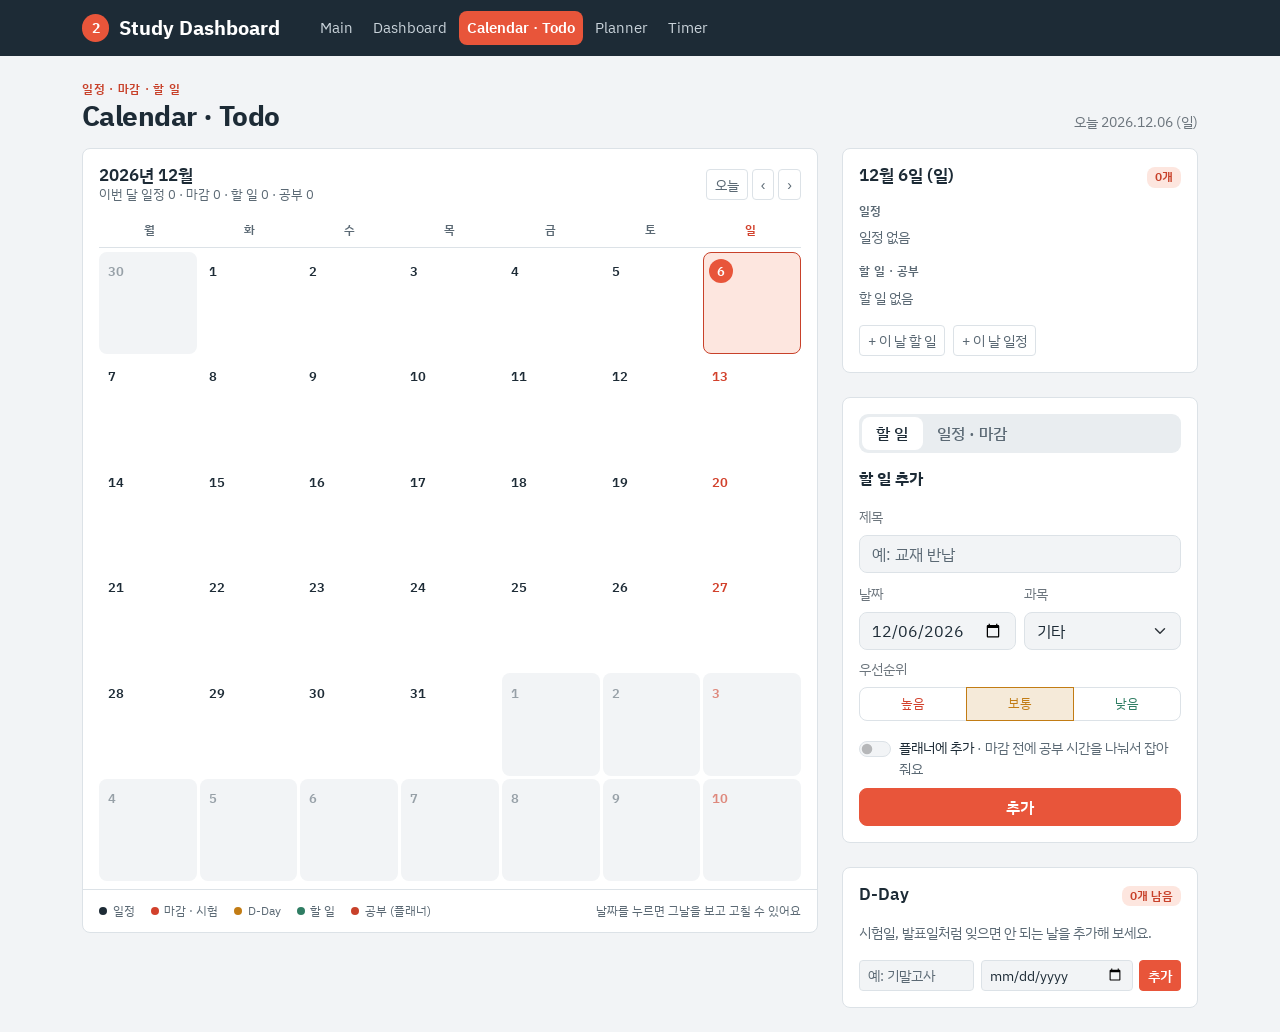
==== commit 582a4f6c: "Rebuild base: 5 pages, plain vs planned to-dos, shared day list - Pages: Main · Dashboard · Calendar" ====
--- a/calendar.html
+++ b/calendar.html
@@ -3,13 +3,14 @@
 <head>
   <meta charset="UTF-8">
   <meta name="viewport" content="width=device-width, initial-scale=1">
-  <title>Calendar | Study Dashboard</title>
+  <title>Calendar · Todo | Study Dashboard</title>
 
   <link rel="preconnect" href="https://fonts.googleapis.com">
   <link rel="preconnect" href="https://fonts.gstatic.com" crossorigin>
   <link rel="stylesheet" href="https://fonts.googleapis.com/css2?family=IBM+Plex+Sans+KR:wght@400;500;600;700&display=swap">
   <link rel="stylesheet" href="https://cdn.jsdelivr.net/npm/bootstrap@5.3.3/dist/css/bootstrap.min.css">
   <link rel="stylesheet" href="css/style.css">
+  <link rel="stylesheet" href="css/components.css">
   <link rel="stylesheet" href="css/calendar.css">
   <link rel="stylesheet" href="css/responsive.css">
 </head>
@@ -27,10 +28,9 @@
         <ul class="navbar-nav ms-lg-3 gap-lg-1">
           <li class="nav-item"><a class="nav-link" href="index.html">Main</a></li>
           <li class="nav-item"><a class="nav-link" href="dashboard.html">Dashboard</a></li>
-          <li class="nav-item"><a class="nav-link" href="todo.html">Todo · Planner</a></li>
+          <li class="nav-item"><a class="nav-link active" aria-current="page" href="calendar.html">Calendar · Todo</a></li>
+          <li class="nav-item"><a class="nav-link" href="planner.html">Planner</a></li>
           <li class="nav-item"><a class="nav-link" href="timer.html">Timer</a></li>
-          <li class="nav-item"><a class="nav-link active" aria-current="page" href="calendar.html">Calendar</a></li>
-          <li class="nav-item"><a class="nav-link" href="progress.html">Progress</a></li>
         </ul>
       </div>
     </div>
@@ -39,8 +39,8 @@
   <main class="container-xl py-4">
     <header class="d-flex flex-wrap justify-content-between align-items-end gap-2 mb-3">
       <div>
-        <div class="sd-eyebrow">일정 · 마감 · D-Day</div>
-        <h1 class="sd-page-title">Calendar</h1>
+        <div class="sd-eyebrow">일정 · 마감 · 할 일</div>
+        <h1 class="sd-page-title">Calendar · Todo</h1>
       </div>
       <p class="text-secondary small mb-0" id="todayLabel"></p>
     </header>
@@ -69,10 +69,11 @@
           </div>
           <div class="sd-cal-legend">
             <span><i class="sd-dot sd-kind-schedule"></i>일정</span>
-            <span><i class="sd-dot sd-kind-deadline"></i>마감</span>
+            <span><i class="sd-dot sd-kind-deadline"></i>마감 · 시험</span>
             <span><i class="sd-dot sd-kind-dday"></i>D-Day</span>
-            <span><i class="sd-dot sd-kind-task"></i>할 일</span>
-            <span class="sd-cal-hint">날짜를 누르면 그날 일정이 보여요</span>
+            <span><i class="sd-dot sd-kind-todo"></i>할 일</span>
+            <span><i class="sd-dot sd-kind-session"></i>공부 (플래너)</span>
+            <span class="sd-cal-hint">날짜를 누르면 그날을 보고 고칠 수 있어요</span>
           </div>
         </div>
       </section>
@@ -84,64 +85,97 @@
             <h2 class="sd-section-title" id="selectedTitle">선택한 날</h2>
             <span class="badge sd-count" id="selectedCount">0개</span>
           </div>
-          <ul class="sd-day-items" id="selectedList"></ul>
-          <p class="sd-empty mb-0 d-none" id="selectedEmpty">이 날짜에는 등록된 일정이 없어요.</p>
+
+          <h3 class="sd-sub">일정</h3>
+          <ul class="sd-day-items mb-3" id="eventList"></ul>
+          <p class="sd-rows-empty small mb-3 d-none" id="eventEmpty">일정 없음</p>
+
+          <h3 class="sd-sub">할 일 · 공부</h3>
+          <ul class="sd-rows" id="dayList"></ul>
+          <p class="sd-rows-empty small d-none" id="dayEmpty">할 일 없음</p>
+
+          <div class="d-flex flex-wrap gap-2 mt-3">
+            <button class="btn btn-sm btn-outline-secondary" type="button" id="addTodoHere">+ 이 날 할 일</button>
+            <button class="btn btn-sm btn-outline-secondary" type="button" id="addEventHere">+ 이 날 일정</button>
+          </div>
         </div></section>
 
-        <section class="card" aria-labelledby="formTitle"><div class="card-body">
-          <h2 class="sd-section-title mb-3" id="formTitle">일정 추가</h2>
-          <form id="eventForm" class="d-grid gap-2" novalidate>
-            <div class="btn-group w-100" role="group" aria-label="종류">
-              <input type="radio" class="btn-check" name="kind" id="kindSchedule" value="schedule" checked>
-              <label class="btn btn-outline-secondary btn-sm" for="kindSchedule">일정</label>
-              <input type="radio" class="btn-check" name="kind" id="kindDeadline" value="deadline">
-              <label class="btn btn-outline-secondary btn-sm" for="kindDeadline">마감</label>
-            </div>
-            <div>
-              <label class="form-label small mb-1" for="eventTitle">이름</label>
-              <input class="form-control" id="eventTitle" type="text" maxlength="80" placeholder="예: 동아리 MT" required autocomplete="off">
-            </div>
-            <div>
-              <label class="form-label small mb-1" for="eventDate">날짜</label>
-              <input class="form-control" id="eventDate" type="date" required>
-            </div>
-
-            <div class="row g-2" id="scheduleFields">
-              <div class="col-6">
-                <label class="form-label small mb-1" for="eventStart">시작 <span class="sd-hint">선택</span></label>
-                <input class="form-control" id="eventStart" type="time">
-              </div>
-              <div class="col-6">
-                <label class="form-label small mb-1" for="eventEnd">끝 <span class="sd-hint">선택</span></label>
-                <input class="form-control" id="eventEnd" type="time">
-              </div>
-            </div>
-
-            <div class="row g-2 d-none" id="deadlineFields">
-              <div class="col-6">
-                <label class="form-label small mb-1" for="eventType">종류</label>
-                <select class="form-select" id="eventType"></select>
-              </div>
-              <div class="col-6">
-                <label class="form-label small mb-1" for="eventPriority">우선순위</label>
-                <select class="form-select" id="eventPriority"></select>
-              </div>
-              <div class="col-12">
-                <label class="form-label small mb-1" for="eventSubject">과목</label>
-                <select class="form-select" id="eventSubject"></select>
-              </div>
-              <div class="col-12">
-                <div class="form-check">
-                  <input class="form-check-input" type="checkbox" id="eventShowDday" checked>
-                  <label class="form-check-label small" for="eventShowDday">D-Day로 표시</label>
-                </div>
-                <p class="sd-hint small mb-0">마감은 Todo에 할 일로 자동 추가돼요.</p>
-              </div>
-            </div>
-
-            <button class="btn btn-primary mt-1" type="submit">+ 추가</button>
-            <p class="sd-form-status small mb-0" id="formStatus" role="status" aria-live="polite"></p>
-          </form>
+        <section class="card" aria-label="추가 · 수정" id="addCard"><div class="card-body">
+          <ul class="nav nav-pills sd-view-tabs mb-3" role="tablist">
+            <li class="nav-item" role="presentation">
+              <button class="nav-link active" id="tabTodo" data-bs-toggle="pill" data-bs-target="#paneTodo" type="button" role="tab" aria-controls="paneTodo" aria-selected="true">할 일</button>
+            </li>
+            <li class="nav-item" role="presentation">
+              <button class="nav-link" id="tabEvent" data-bs-toggle="pill" data-bs-target="#paneEvent" type="button" role="tab" aria-controls="paneEvent" aria-selected="false">일정 · 마감</button>
+            </li>
+          </ul>
+          <div class="tab-content">
+            <div class="tab-pane fade show active" id="paneTodo" role="tabpanel" aria-labelledby="tabTodo">
+              <div id="todoFormRoot"></div>
+            </div>
+
+            <div class="tab-pane fade" id="paneEvent" role="tabpanel" aria-labelledby="tabEvent">
+              <form id="eventForm" class="d-grid gap-2" novalidate>
+                <h2 class="h6 fw-bold d-flex justify-content-between align-items-center mb-1">
+                  <span id="eventHeading">일정 추가</span>
+                  <span class="badge rounded-pill sd-editing-badge d-none" id="eventBadge">수정 중</span>
+                </h2>
+                <div class="btn-group w-100" role="group" aria-label="종류">
+                  <input type="radio" class="btn-check" name="kind" id="kindSchedule" value="schedule" checked>
+                  <label class="btn btn-outline-secondary btn-sm" for="kindSchedule">일정</label>
+                  <input type="radio" class="btn-check" name="kind" id="kindDeadline" value="deadline">
+                  <label class="btn btn-outline-secondary btn-sm" for="kindDeadline">마감</label>
+                </div>
+                <div>
+                  <label class="form-label small mb-1" for="eventTitle">이름</label>
+                  <input class="form-control" id="eventTitle" type="text" maxlength="80" placeholder="예: 동아리 MT" required autocomplete="off">
+                </div>
+                <div>
+                  <label class="form-label small mb-1" for="eventDate">날짜</label>
+                  <input class="form-control" id="eventDate" type="date" required>
+                </div>
+
+                <div class="row g-2" id="scheduleFields">
+                  <div class="col-6">
+                    <label class="form-label small mb-1" for="eventStart">시작 <span class="sd-hint">선택</span></label>
+                    <input class="form-control" id="eventStart" type="time">
+                  </div>
+                  <div class="col-6">
+                    <label class="form-label small mb-1" for="eventEnd">끝 <span class="sd-hint">선택</span></label>
+                    <input class="form-control" id="eventEnd" type="time">
+                  </div>
+                </div>
+
+                <div class="row g-2 d-none" id="deadlineFields">
+                  <div class="col-6">
+                    <label class="form-label small mb-1" for="eventType">종류</label>
+                    <select class="form-select" id="eventType"></select>
+                  </div>
+                  <div class="col-6">
+                    <label class="form-label small mb-1" for="eventPriority">우선순위</label>
+                    <select class="form-select" id="eventPriority"></select>
+                  </div>
+                  <div class="col-12">
+                    <label class="form-label small mb-1" for="eventSubject">과목</label>
+                    <select class="form-select" id="eventSubject"></select>
+                  </div>
+                  <div class="col-12">
+                    <div class="form-check">
+                      <input class="form-check-input" type="checkbox" id="eventShowDday" checked>
+                      <label class="form-check-label small" for="eventShowDday">D-Day로 표시</label>
+                    </div>
+                    <p class="sd-hint small mb-0">마감은 플래너에 자동으로 들어가요 (작업량은 Planner에서 조정).</p>
+                  </div>
+                </div>
+
+                <div class="d-flex gap-2 mt-1">
+                  <button class="btn btn-primary flex-grow-1" type="submit" id="eventSubmit">+ 추가</button>
+                  <button class="btn btn-outline-secondary d-none" type="button" id="eventCancel">취소</button>
+                </div>
+                <p class="sd-form-status small mb-0" id="formStatus" role="status" aria-live="polite"></p>
+              </form>
+            </div>
+          </div>
         </div></section>
 
         <section class="card" aria-labelledby="ddayTitle"><div class="card-body">
@@ -165,8 +199,18 @@
     </div>
   </main>
 
+  <div class="toast-container position-fixed bottom-0 end-0 p-3">
+    <div class="toast" id="toast" role="status" aria-live="polite" aria-atomic="true">
+      <div class="d-flex"><div class="toast-body" id="toastMsg"></div>
+        <button type="button" class="btn-close me-2 m-auto" data-bs-dismiss="toast" aria-label="닫기"></button></div>
+    </div>
+  </div>
+
   <script src="https://cdn.jsdelivr.net/npm/bootstrap@5.3.3/dist/js/bootstrap.bundle.min.js" defer></script>
   <script src="js/storage.js" defer></script>
+  <script src="js/planner.js" defer></script>
+  <script src="js/views.js" defer></script>
+  <script src="js/todoform.js" defer></script>
   <script src="js/calendar.js" defer></script>
 </body>
 </html>
--- a/css/components.css
+++ b/css/components.css
@@ -0,0 +1,122 @@
+/* =========================================================
+   Shared components (js/views.js, js/todoform.js)
+   Day list · week strip · to-do form · badges.
+   Loaded by Main, Calendar · Todo, Planner. Colors = style.css tokens only.
+   Maintainer: 김주환
+   ========================================================= */
+
+/* ---------- kind colors (Calendar chips, day list, week strip) ---------- */
+.sd-kind-schedule { --kind: var(--sd-ink); }
+.sd-kind-deadline { --kind: var(--sd-high); }
+.sd-kind-dday     { --kind: var(--sd-mid); }
+.sd-kind-task, .sd-kind-todo { --kind: var(--sd-low); }
+.sd-kind-due      { --kind: var(--sd-high); }
+.sd-kind-session  { --kind: var(--sd-accent-text); }
+
+.sd-hint { color: var(--sd-muted); font-weight: 400; }
+.sd-count { background: var(--sd-accent-soft); color: var(--sd-accent-text); font-weight: 600; }
+
+/* ---------- badges ---------- */
+.sd-kind { color: var(--kind); background: color-mix(in srgb, var(--kind) 13%, transparent); }
+.sd-type { background: var(--sd-sunk); color: var(--sd-ink); }
+.sd-type-exam { background: color-mix(in srgb, var(--sd-high) 13%, transparent); color: var(--sd-high); }
+.sd-type-project { background: var(--sd-accent-soft); color: var(--sd-accent-text); }
+.sd-block { font-weight: 600; background: var(--sd-sunk); color: var(--sd-ink); }
+.sd-block-day { background: var(--sd-accent); color: var(--sd-accent-ink); }
+.sd-reason { font-weight: 600; }
+.sd-reason-overdue { color: var(--sd-high); background: color-mix(in srgb, var(--sd-high) 13%, transparent); }
+.sd-reason-due { color: var(--sd-mid); background: color-mix(in srgb, var(--sd-mid) 16%, transparent); }
+.sd-reason-catchup, .sd-reason-fallback { color: var(--sd-accent-text); background: var(--sd-accent-soft); }
+.sd-reason-early { color: var(--sd-low); background: color-mix(in srgb, var(--sd-low) 13%, transparent); }
+
+/* ---------- day list ---------- */
+.sd-rows { list-style: none; margin: 0; padding: 0; display: grid; gap: .4rem; }
+.sd-row {
+  display: grid; grid-template-columns: 1.2rem minmax(0, 1fr); gap: .65rem; align-items: start;
+  padding: .55rem .7rem; border-radius: 8px; background: var(--sd-bg); border-left: 3px solid var(--kind, var(--sd-line));
+}
+.sd-row-todo { --kind: var(--sd-low); }
+.sd-row-due { --kind: var(--sd-high); }
+.sd-row-session, .sd-row-studied { --kind: var(--sd-accent-text); }
+.sd-row .form-check-input { width: 1.2rem; height: 1.2rem; margin: .1rem 0 0; cursor: pointer; }
+.sd-row-mark { width: 1.2rem; text-align: center; color: var(--sd-muted); font-weight: 700; line-height: 1.5; }
+.sd-row-body { min-width: 0; }
+.sd-row-title { display: block; font-weight: 500; overflow-wrap: anywhere; cursor: pointer; text-align: left; }
+button.sd-row-title { background: none; border: 0; padding: 0; color: inherit; }
+button.sd-row-title:hover, button.sd-row-title:focus-visible { color: var(--sd-accent-text); text-decoration: underline; }
+.sd-row-meta { display: flex; flex-wrap: wrap; align-items: center; gap: .3rem; margin-top: .2rem; font-size: .75rem; color: var(--sd-muted); }
+.sd-row-meta .badge { font-size: .68rem; }
+.sd-row-due { font-variant-numeric: tabular-nums; }
+.sd-row.is-done { opacity: .6; }
+.sd-row.is-done .sd-row-title { text-decoration: line-through; }
+.sd-row-studied.is-done { opacity: .75; }
+.sd-row-studied.is-done .sd-row-title { text-decoration: none; }
+.sd-rows-empty { color: var(--sd-muted); font-size: .9rem; margin: 0; }
+
+.sd-row.has-finish { grid-template-columns: 1.2rem minmax(0, 1fr) auto; }
+.sd-row-finish { font-size: .72rem; padding: .1rem .5rem; align-self: center; }
+
+/* quick add (Main, Calendar day) */
+.sd-quick { display: grid; grid-template-columns: minmax(0, 1fr) auto; gap: .4rem; }
+
+/* ---------- week strip ---------- */
+.sd-wstrip { display: grid; grid-template-columns: repeat(7, minmax(0, 1fr)); gap: .4rem; }
+.sd-wday {
+  display: flex; flex-direction: column; gap: .3rem; min-width: 0; min-height: 8.5rem; padding: .5rem .45rem;
+  background: var(--sd-bg); border: 1px solid transparent; border-radius: 8px; color: var(--sd-ink); text-decoration: none;
+}
+.sd-wday:hover, .sd-wday:focus-visible { border-color: var(--sd-accent-text); color: var(--sd-ink); }
+.sd-wday.is-today { background: var(--sd-surface); border-color: var(--sd-accent-text); box-shadow: inset 0 3px 0 var(--sd-accent); }
+.sd-wday.is-past { opacity: .7; }
+.sd-wday.is-break { background: var(--sd-accent-soft); border-style: dashed; border-color: var(--sd-line); }
+.sd-wday-head { display: flex; justify-content: space-between; align-items: baseline; font-size: .8rem; color: var(--sd-muted); }
+.sd-wday-head b { color: var(--sd-ink); }
+.sd-wday.is-today .sd-wday-head b { color: var(--sd-accent-text); }
+.sd-wday-num { font-variant-numeric: tabular-nums; }
+.sd-wday-chips { display: flex; flex-direction: column; gap: 3px; min-width: 0; }
+.sd-chip-ev, .sd-chip-st {
+  display: block; overflow: hidden; text-overflow: ellipsis; white-space: nowrap;
+  font-size: .7rem; line-height: 1.4; padding: 1px 5px; border-radius: 4px;
+}
+.sd-chip-ev { font-weight: 600; }
+.sd-chip-ev i { font-style: normal; font-weight: 400; opacity: .8; }
+.sd-chip-schedule { color: var(--sd-ink); background: color-mix(in srgb, var(--sd-ink) 10%, transparent); }
+.sd-chip-deadline { color: var(--sd-high); background: color-mix(in srgb, var(--sd-high) 13%, transparent); }
+.sd-chip-dday { color: var(--sd-mid); background: color-mix(in srgb, var(--sd-mid) 16%, transparent); }
+.sd-chip-st { display: flex; justify-content: space-between; gap: .25rem; background: var(--sd-sunk); color: var(--sd-ink); }
+.sd-chip-st.sd-block-day { background: var(--sd-accent); color: var(--sd-accent-ink); }
+.sd-chip-st.is-done { opacity: .55; }
+.sd-chip-st.is-early { border: 1px dashed var(--sd-line); background: transparent; }
+.sd-chip-st-title { min-width: 0; overflow: hidden; text-overflow: ellipsis; }
+.sd-chip-st-h { flex-shrink: 0; opacity: .8; }
+.sd-wday-tag { font-size: .7rem; color: var(--sd-muted); }
+.sd-wday-empty { font-size: .75rem; color: var(--sd-muted); }
+.sd-wday-total { margin-top: auto; font-size: .7rem; color: var(--sd-muted); font-variant-numeric: tabular-nums; }
+
+/* ---------- to-do form ---------- */
+.sd-editing-badge { font-size: .7rem; color: var(--sd-accent-text); background: var(--sd-accent-soft); }
+.sd-pri-btn, .sd-size-btn { font-size: .82rem; padding-inline: .25rem; }
+.btn-check:checked + .sd-pri-btn.sd-pri-high { color: var(--sd-high); border-color: var(--sd-high); background: color-mix(in srgb, var(--sd-high) 13%, transparent); }
+.btn-check:checked + .sd-pri-btn.sd-pri-mid  { color: var(--sd-mid);  border-color: var(--sd-mid);  background: color-mix(in srgb, var(--sd-mid) 16%, transparent); }
+.btn-check:checked + .sd-pri-btn.sd-pri-low  { color: var(--sd-low);  border-color: var(--sd-low);  background: color-mix(in srgb, var(--sd-low) 13%, transparent); }
+.btn-check:checked + .sd-size-btn { background: var(--sd-accent); border-color: var(--sd-accent-text); color: var(--sd-accent-ink); font-weight: 600; }
+.btn-check:not(:checked) + .sd-pri-btn, .btn-check:not(:checked) + .sd-size-btn { background: var(--sd-surface); }
+.sd-tform-plan { border-top: 1px dashed var(--sd-line); padding-top: .75rem; margin-top: .25rem; }
+.sd-tform-lock { color: var(--sd-accent-text); }
+.sd-size-hint { font-size: .8rem; color: var(--sd-muted); display: grid; gap: .15rem; }
+.sd-hint-rule { color: var(--sd-ink); font-weight: 500; }
+.sd-hint-dates { font-variant-numeric: tabular-nums; }
+.sd-hint-factor, .sd-hint-after { color: var(--sd-accent-text); font-weight: 500; }
+.sd-hint-early { color: var(--sd-muted); }
+.sd-tune-toggle { font-size: .8rem; color: var(--sd-accent-text); text-decoration: none; }
+.sd-tune { border-top: 1px dashed var(--sd-line); margin-top: .35rem; }
+.sd-tune .form-control::placeholder { color: var(--sd-muted); opacity: .7; }
+
+/* ---------- phones ---------- */
+@media (max-width: 767.98px) {
+  .sd-wstrip { grid-template-columns: minmax(0, 1fr); gap: .3rem; }
+  .sd-wday { min-height: 0; flex-direction: row; flex-wrap: wrap; align-items: flex-start; }
+  .sd-wday-head { width: 3.2rem; flex-direction: column; gap: 0; }
+  .sd-wday-chips { flex: 1; }
+  .sd-wday-total { margin-top: 0; width: 100%; padding-left: 3.5rem; }
+}
--- a/css/calendar.css
+++ b/css/calendar.css
@@ -1,19 +1,14 @@
 /* =========================================================
-   Calendar · D-Day — page styles (calendar.html only)   담당 김도형
-   Colors come from css/style.css tokens only.
+   Calendar · Todo — page styles (calendar.html only)   담당 김도형 · 김주환
+   Kind colors, day list and form styles: css/components.css.
    ========================================================= */
 
-/* one color per kind: schedule · deadline · D-Day · Todo task */
-.sd-kind-schedule { --kind: var(--sd-ink); }
-.sd-kind-deadline { --kind: var(--sd-high); }
-.sd-kind-dday     { --kind: var(--sd-mid); }
-.sd-kind-task     { --kind: var(--sd-low); }
-
-.sd-count { background: var(--sd-accent-soft); color: var(--sd-accent-text); font-weight: 600; }
-.sd-hint { color: var(--sd-muted); font-weight: 400; }
 .sd-form-status { color: var(--sd-low); }
 .sd-form-status:empty { display: none; }
 .sd-form-status.is-error { color: var(--sd-high); }
+.sd-sub { font-size: .78rem; font-weight: 600; letter-spacing: .04em; color: var(--sd-muted); margin: 0 0 .5rem; }
+.sd-view-tabs { background: var(--sd-sunk); border-radius: 9px; padding: 3px; }
+.sd-view-tabs .nav-link { padding: .3rem .9rem; font-weight: 500; }
 
 /* ---------- month grid ---------- */
 .sd-cal-summary { font-size: .8rem; color: var(--sd-muted); }
@@ -26,7 +21,7 @@
 .sd-cal-grid { gap: 3px; padding-top: 4px; }
 
 .sd-cal-day {
-  display: flex; flex-direction: column; gap: 4px; min-width: 0; height: 5.6rem;
+  display: flex; flex-direction: column; gap: 4px; min-width: 0; height: 6.4rem;
   padding: .4rem .3rem; text-align: left; overflow: hidden;
   background: var(--sd-surface); color: var(--sd-ink);
   border: 1px solid transparent; border-radius: 8px;
@@ -36,6 +31,7 @@
 .sd-cal-day.is-other { background: var(--sd-bg); }
 .sd-cal-day.is-other .sd-cal-num { color: var(--sd-muted); opacity: .6; }
 .sd-cal-day.is-sun .sd-cal-num { color: var(--sd-high); }
+.sd-cal-day.is-break { background-image: repeating-linear-gradient(135deg, transparent 0 6px, var(--sd-sunk) 6px 8px); }
 .sd-cal-day.is-selected { background: var(--sd-accent-soft); border-color: var(--sd-accent-text); }
 
 .sd-cal-num { font-size: .8rem; font-weight: 600; padding-left: .2rem; line-height: 1.5rem; }
@@ -50,7 +46,8 @@
   font-size: .68rem; font-weight: 600; line-height: 1.4; padding: 1px 5px; border-radius: 4px;
   color: var(--kind); background: color-mix(in srgb, var(--kind) 13%, transparent);
 }
-.sd-cal-chip.sd-kind-task { background: transparent; border: 1px dashed color-mix(in srgb, var(--kind) 55%, transparent); }
+.sd-cal-chip.sd-kind-todo, .sd-cal-chip.sd-kind-due { background: transparent; border: 1px dashed color-mix(in srgb, var(--kind) 55%, transparent); }
+.sd-cal-chip.sd-kind-session { font-weight: 500; background: var(--sd-sunk); color: var(--sd-ink); border-left: 2px solid var(--kind); border-radius: 2px 4px 4px 2px; }
 .sd-cal-chip.is-done { text-decoration: line-through; opacity: .6; }
 .sd-cal-more { font-size: .68rem; color: var(--sd-muted); padding-left: 5px; }
 
@@ -62,21 +59,23 @@
 .sd-cal-hint { margin-left: auto; }
 .sd-dot { display: inline-block; width: .5rem; height: .5rem; border-radius: 50%; background: var(--kind); }
 
-/* ---------- selected day ---------- */
-.sd-day-items { list-style: none; margin: 0; padding: 0; display: grid; gap: .5rem; }
+/* ---------- selected day: events ---------- */
+.sd-day-items { list-style: none; margin: 0; padding: 0; display: grid; gap: .4rem; }
+.sd-day-items:empty { display: none; }
 .sd-day-item {
   display: flex; align-items: center; justify-content: space-between; gap: .5rem;
-  padding: .55rem .4rem .55rem .75rem; border-radius: 8px;
+  padding: .5rem .3rem .5rem .7rem; border-radius: 8px;
   background: var(--sd-bg); border-left: 3px solid var(--kind);
 }
-.sd-day-item.is-done { opacity: .6; }
-.sd-day-item.is-done .sd-day-title { text-decoration: line-through; }
+.sd-day-item.is-editing { outline: 2px solid var(--sd-accent-text); outline-offset: -1px; }
 .sd-day-body { min-width: 0; }
 .sd-day-title { display: block; font-weight: 500; overflow-wrap: anywhere; }
 .sd-day-meta { display: flex; flex-wrap: wrap; align-items: center; gap: .3rem; margin-top: .2rem; font-size: .75rem; color: var(--sd-muted); }
 .sd-day-meta .badge { font-size: .68rem; }
-.sd-kind-badge { color: var(--kind); background: color-mix(in srgb, var(--kind) 13%, transparent); }
 .sd-day-dday { font-weight: 700; color: var(--sd-accent-text); font-variant-numeric: tabular-nums; }
+.sd-day-actions { display: flex; flex-shrink: 0; }
+.sd-edit { font-size: .78rem; color: var(--sd-muted); text-decoration: none; padding: .1rem .3rem; }
+.sd-edit:hover, .sd-edit:focus-visible { color: var(--sd-accent-text); }
 .sd-del { color: var(--sd-muted); font-size: 1.1rem; line-height: 1; padding: .1rem .4rem; text-decoration: none; }
 .sd-del:hover, .sd-del:focus-visible { color: var(--sd-high); }
 
@@ -93,7 +92,8 @@
   .sd-cal-day { height: 3.6rem; padding: .3rem .15rem; border-radius: 6px; }
   .sd-cal-chips { flex-direction: row; flex-wrap: wrap; gap: 2px; padding-left: .2rem; }
   .sd-cal-chip { width: .45rem; height: .45rem; padding: 0; font-size: 0; border-radius: 50%; background: var(--kind); }
-  .sd-cal-chip.sd-kind-task { background: transparent; border: 1px solid var(--kind); }
+  .sd-cal-chip.sd-kind-todo, .sd-cal-chip.sd-kind-due { background: transparent; border: 1px solid var(--kind); }
+  .sd-cal-chip.sd-kind-session { background: var(--kind); border: 0; border-radius: 1px; }
   .sd-cal-more { display: none; }
   .sd-cal-hint { display: none; }
   .sd-dday-form { grid-template-columns: minmax(0, 1fr) auto; }
--- a/css/responsive.css
+++ b/css/responsive.css
@@ -15,7 +15,5 @@
   .sd-page-title { font-size: 1.45rem; }
   .sd-task { grid-template-columns: auto minmax(0, 1fr); }
   .sd-task-actions { grid-column: 2; }
-  .sd-plan-item { grid-template-columns: auto minmax(0, 1fr) auto; }
-  .sd-plan-item .sd-done-btn { grid-column: 2; justify-self: start; }
   .sd-toolbar .form-select { flex: 1; }
 }
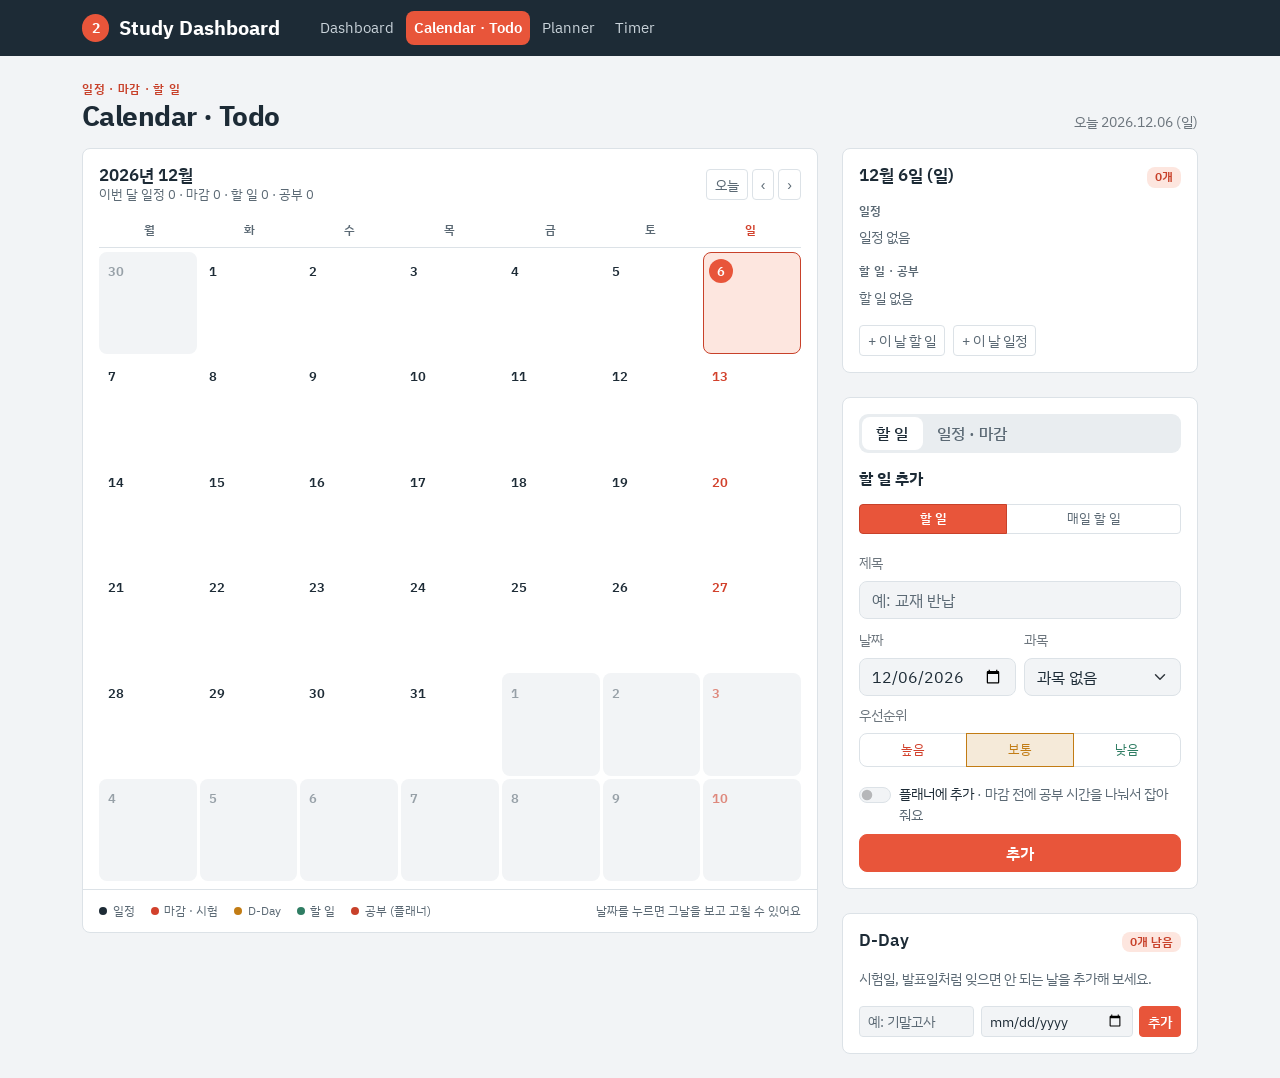
==== commit 4af94d94: "Main becomes Dashboard with a Timer heatmap; drop dashboard.html - index.html is now "Dashboard": to" ====
--- a/calendar.html
+++ b/calendar.html
@@ -26,8 +26,7 @@
       </button>
       <div class="collapse navbar-collapse" id="sdNav">
         <ul class="navbar-nav ms-lg-3 gap-lg-1">
-          <li class="nav-item"><a class="nav-link" href="index.html">Main</a></li>
-          <li class="nav-item"><a class="nav-link" href="dashboard.html">Dashboard</a></li>
+          <li class="nav-item"><a class="nav-link" href="index.html">Dashboard</a></li>
           <li class="nav-item"><a class="nav-link active" aria-current="page" href="calendar.html">Calendar · Todo</a></li>
           <li class="nav-item"><a class="nav-link" href="planner.html">Planner</a></li>
           <li class="nav-item"><a class="nav-link" href="timer.html">Timer</a></li>
--- a/css/components.css
+++ b/css/components.css
@@ -10,6 +10,7 @@
 .sd-kind-deadline { --kind: var(--sd-high); }
 .sd-kind-dday     { --kind: var(--sd-mid); }
 .sd-kind-task, .sd-kind-todo { --kind: var(--sd-low); }
+.sd-kind-daily    { --kind: var(--sd-mid); }
 .sd-kind-due      { --kind: var(--sd-high); }
 .sd-kind-session  { --kind: var(--sd-accent-text); }
 
@@ -36,6 +37,7 @@
   padding: .55rem .7rem; border-radius: 8px; background: var(--sd-bg); border-left: 3px solid var(--kind, var(--sd-line));
 }
 .sd-row-todo { --kind: var(--sd-low); }
+.sd-row-daily { --kind: var(--sd-mid); }
 .sd-row-due { --kind: var(--sd-high); }
 .sd-row-session, .sd-row-studied { --kind: var(--sd-accent-text); }
 .sd-row .form-check-input { width: 1.2rem; height: 1.2rem; margin: .1rem 0 0; cursor: pointer; }
@@ -55,6 +57,9 @@
 
 .sd-row.has-finish { grid-template-columns: 1.2rem minmax(0, 1fr) auto; }
 .sd-row-finish { font-size: .72rem; padding: .1rem .5rem; align-self: center; }
+
+/* new class inline input (Views.subjectPicker) */
+.sd-newsub { display: grid; grid-template-columns: minmax(0, 1fr) auto auto; gap: .3rem; margin-top: .35rem; }
 
 /* quick add (Main, Calendar day) */
 .sd-quick { display: grid; grid-template-columns: minmax(0, 1fr) auto; gap: .4rem; }
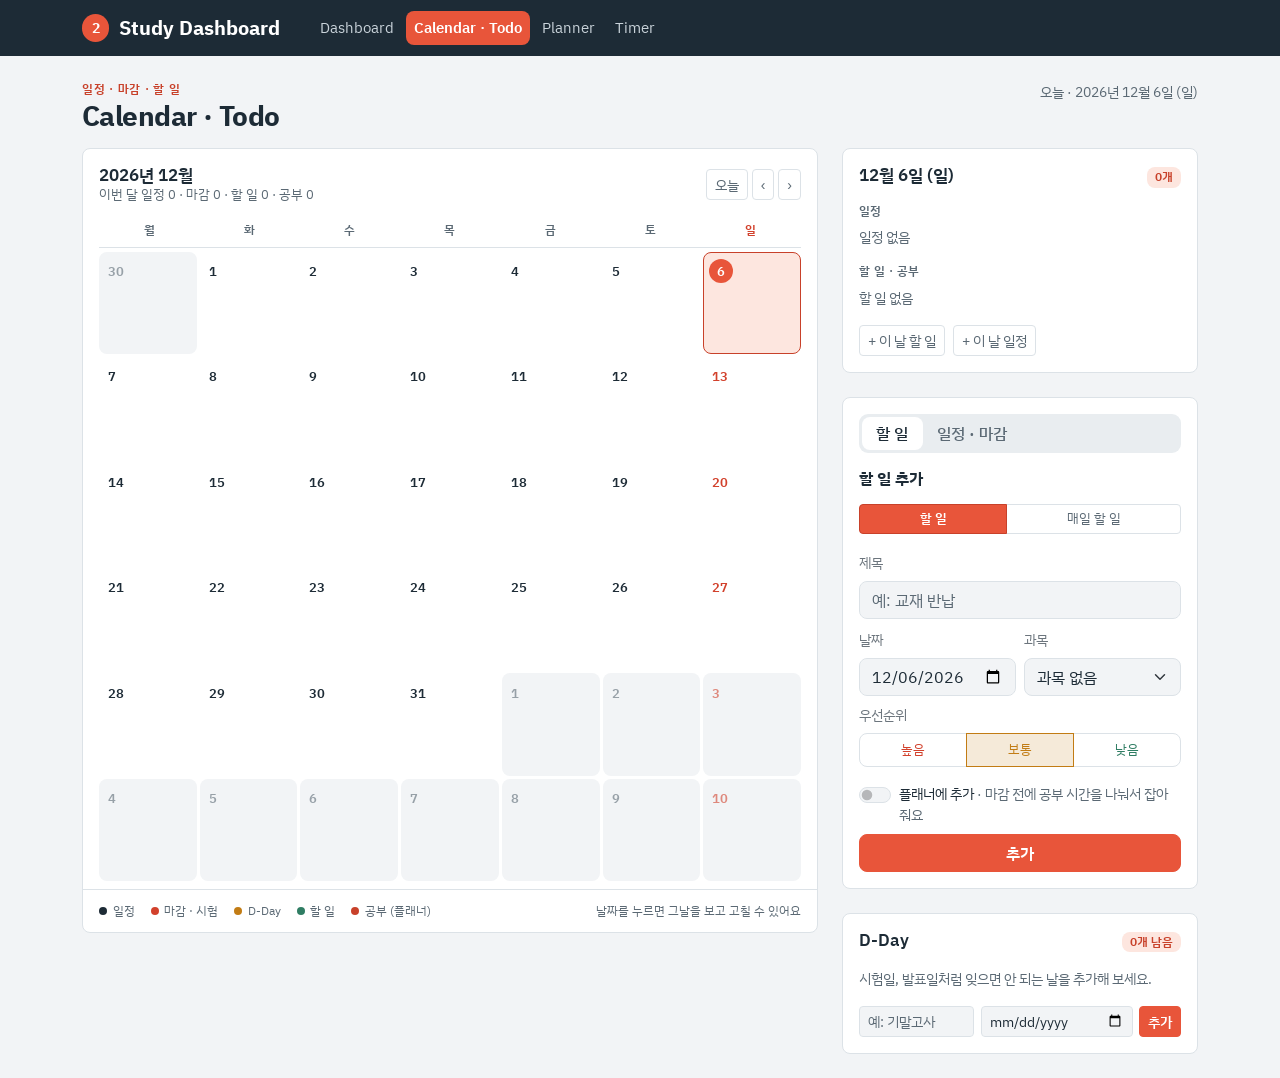
==== commit 8dbaeab2: "One date format, top right on every page - storage.js fills #todayLabel on every page: "오늘 · 2026년 1" ====
--- a/calendar.html
+++ b/calendar.html
@@ -41,7 +41,7 @@
         <div class="sd-eyebrow">일정 · 마감 · 할 일</div>
         <h1 class="sd-page-title">Calendar · Todo</h1>
       </div>
-      <p class="text-secondary small mb-0" id="todayLabel"></p>
+      <p class="sd-today mb-0" id="todayLabel"></p>
     </header>
 
     <div class="row g-4 align-items-start">
--- a/css/style.css
+++ b/css/style.css
@@ -133,6 +133,10 @@
 .sd-stat-value { font-size: 1.6rem; font-weight: 600; line-height: 1.2; font-variant-numeric: tabular-nums; }
 .sd-stat-value small { font-size: .85rem; font-weight: 400; color: var(--sd-muted); margin-left: .25rem; }
 
+/* today's date, top right of every page header (filled by storage.js) */
+.sd-today { font-size: .85rem; color: var(--sd-muted); font-variant-numeric: tabular-nums; white-space: nowrap; }
+header > .sd-today { align-self: flex-start; padding-top: .1rem; }
+
 /* priority colors — used by Todo, Calendar, Dashboard */
 .sd-pri { font-weight: 600; }
 .sd-pri-high { color: var(--sd-high); background: color-mix(in srgb, var(--sd-high) 13%, transparent); }
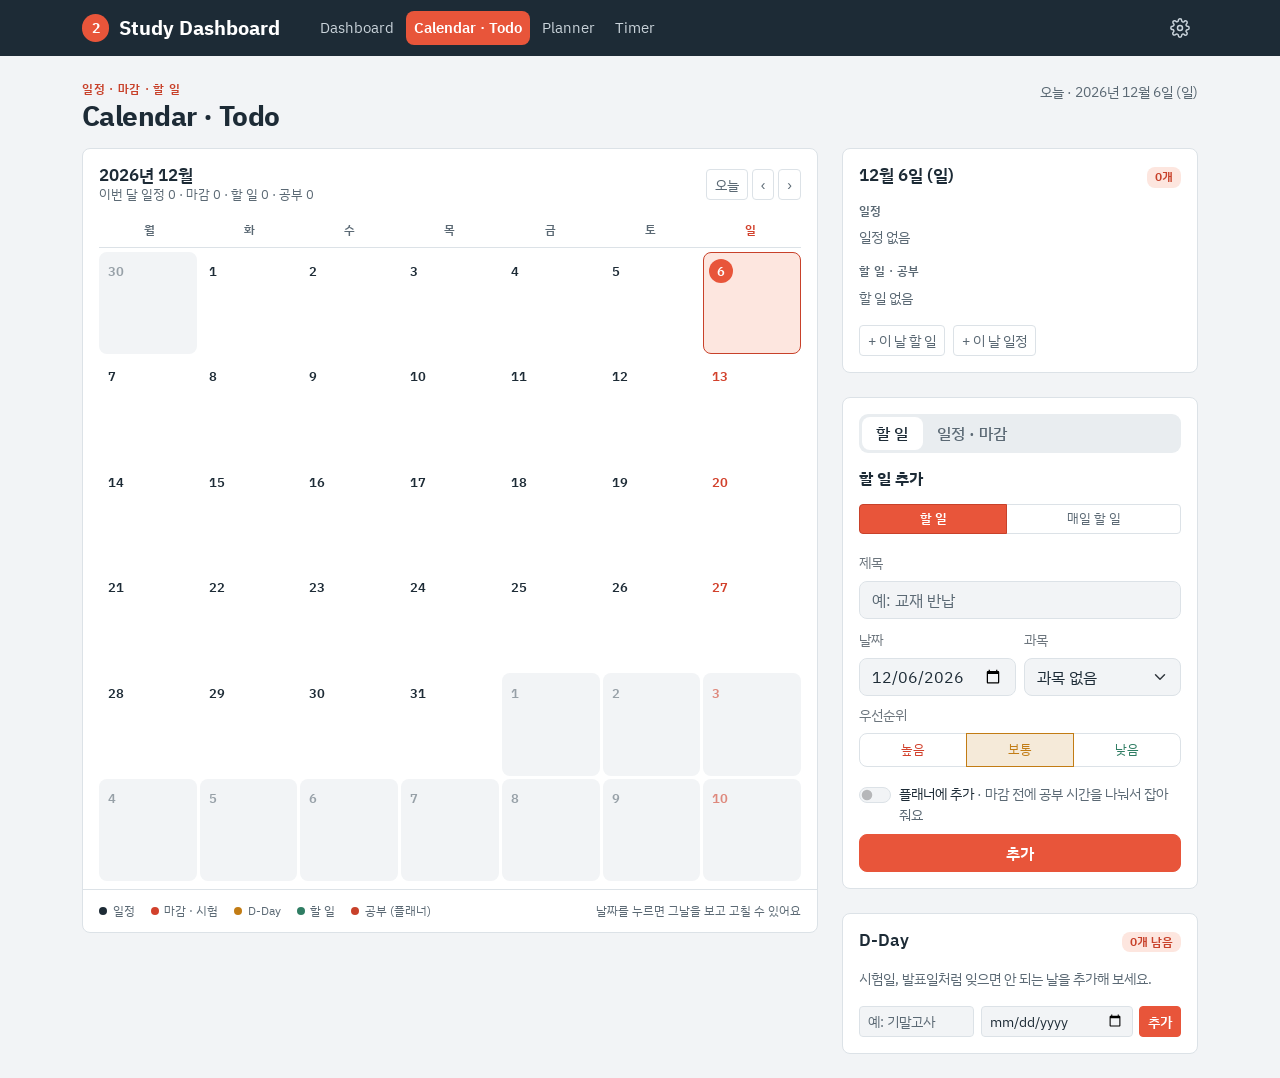
==== commit 614ce325: "Settings panel (⚙) with 14 themes and customization - Gear button at the right end of the nav on eve" ====
--- a/calendar.html
+++ b/calendar.html
@@ -13,6 +13,7 @@
   <link rel="stylesheet" href="css/components.css">
   <link rel="stylesheet" href="css/calendar.css">
   <link rel="stylesheet" href="css/responsive.css">
+  <script src="js/theme.js"></script>  <!-- no defer: applies the saved theme before the page paints -->
 </head>
 <body>
 
@@ -207,6 +208,7 @@
 
   <script src="https://cdn.jsdelivr.net/npm/bootstrap@5.3.3/dist/js/bootstrap.bundle.min.js" defer></script>
   <script src="js/storage.js" defer></script>
+  <script src="js/settings.js" defer></script>
   <script src="js/planner.js" defer></script>
   <script src="js/views.js" defer></script>
   <script src="js/todoform.js" defer></script>
--- a/css/style.css
+++ b/css/style.css
@@ -1,12 +1,19 @@
 /* =========================================================
    Study Dashboard — shared styles (ALL pages load this, after Bootstrap)
-   THEME LIVES ONLY IN THE TOKEN BLOCKS BELOW.
-   Default = 중간보고서 색 (navy/orange).
-   Old pastel theme (Catppuccin Latte): <html lang="ko" data-theme="latte">
+   THEMES LIVE ONLY IN THE TOKEN BLOCKS BELOW. js/theme.js sets <html data-theme="…">
+   (and data-bs-theme="dark" for dark ones); the ⚙ settings panel (js/settings.js) picks one.
+   Selectors are [data-theme] (not :root only) so the settings panel can preview a theme on a swatch.
+   Add a theme: one block here + one line in js/theme.js THEMES.
    ========================================================= */
 
 /* ---------- 1. Theme tokens ---------- */
 :root {
+  --sd-font: "IBM Plex Sans KR", -apple-system, "Apple SD Gothic Neo", "Malgun Gothic", sans-serif;
+  --sd-radius: 10px;
+  --sd-radius-sm: 8px;
+}
+
+:root, [data-theme="default"] {
   --sd-bg: #f2f4f6;
   --sd-surface: #ffffff;
   --sd-sunk: #e9edf0;
@@ -19,30 +26,271 @@
   --sd-accent-soft: #fde6df;
   --sd-nav: #1d2b36;
   --sd-nav-ink: #c9d3da;
+  --sd-nav-brand: #ffffff;
   --sd-high: #d2412c;
   --sd-mid: #c27c14;
   --sd-low: #2f7d63;
-  --sd-nav-brand: #ffffff;
-  --sd-font: "IBM Plex Sans KR", -apple-system, "Apple SD Gothic Neo", "Malgun Gothic", sans-serif;
-  --sd-radius: 10px;
-}
-:root[data-theme="latte"] {
+  color-scheme: light;
+}
+
+[data-theme="latte"] {
   --sd-bg: #e6e9ef;
   --sd-surface: #eff1f5;
   --sd-sunk: #dce0e8;
   --sd-line: #ccd0da;
   --sd-ink: #4c4f69;
   --sd-muted: #6c6f85;
-  --sd-accent: #babbf1;            /* fills: buttons, active tab, progress */
-  --sd-accent-ink: #4c4f69;        /* text ON accent fills */
-  --sd-accent-text: #5c5fc4;       /* accent used AS text on light bg */
-  --sd-accent-soft: rgba(186, 187, 241, .35);
+  --sd-accent: #babbf1;
+  --sd-accent-ink: #4c4f69;
+  --sd-accent-text: #5c5fc4;
+  --sd-accent-soft: rgba(186,187,241,.35);
   --sd-nav: #dce0e8;
   --sd-nav-ink: #5c5f77;
+  --sd-nav-brand: #4c4f69;
   --sd-high: #d20f39;
   --sd-mid: #df8e1d;
   --sd-low: #40a02b;
-  --sd-nav-brand: var(--sd-ink);
+  color-scheme: light;
+}
+
+[data-theme="forest"] {
+  --sd-bg: #eef3ee;
+  --sd-surface: #ffffff;
+  --sd-sunk: #e2ebe3;
+  --sd-line: #cfdcd1;
+  --sd-ink: #1f2d24;
+  --sd-muted: #5a6b5f;
+  --sd-accent: #2f855a;
+  --sd-accent-ink: #ffffff;
+  --sd-accent-text: #276749;
+  --sd-accent-soft: #d8eedf;
+  --sd-nav: #1f3a2b;
+  --sd-nav-ink: #c4d6ca;
+  --sd-nav-brand: #ffffff;
+  --sd-high: #c53030;
+  --sd-mid: #b7791f;
+  --sd-low: #2f855a;
+  color-scheme: light;
+}
+
+[data-theme="ocean"] {
+  --sd-bg: #eef4f9;
+  --sd-surface: #ffffff;
+  --sd-sunk: #e1ebf3;
+  --sd-line: #cfdeea;
+  --sd-ink: #172b3a;
+  --sd-muted: #55697a;
+  --sd-accent: #2b6cb0;
+  --sd-accent-ink: #ffffff;
+  --sd-accent-text: #2c5282;
+  --sd-accent-soft: #dbe9f7;
+  --sd-nav: #12324f;
+  --sd-nav-ink: #c3d4e4;
+  --sd-nav-brand: #ffffff;
+  --sd-high: #c53030;
+  --sd-mid: #b7791f;
+  --sd-low: #2f855a;
+  color-scheme: light;
+}
+
+[data-theme="sakura"] {
+  --sd-bg: #fbf1f4;
+  --sd-surface: #ffffff;
+  --sd-sunk: #f5e3e9;
+  --sd-line: #ecd2db;
+  --sd-ink: #3a2430;
+  --sd-muted: #7a5f6b;
+  --sd-accent: #d6578a;
+  --sd-accent-ink: #ffffff;
+  --sd-accent-text: #b83b6e;
+  --sd-accent-soft: #f9dbe7;
+  --sd-nav: #f5e3e9;
+  --sd-nav-ink: #7a5f6b;
+  --sd-nav-brand: #3a2430;
+  --sd-high: #c53030;
+  --sd-mid: #b7791f;
+  --sd-low: #2f855a;
+  color-scheme: light;
+}
+
+[data-theme="mono"] {
+  --sd-bg: #f4f4f4;
+  --sd-surface: #ffffff;
+  --sd-sunk: #e9e9e9;
+  --sd-line: #d9d9d9;
+  --sd-ink: #1a1a1a;
+  --sd-muted: #616161;
+  --sd-accent: #1a1a1a;
+  --sd-accent-ink: #ffffff;
+  --sd-accent-text: #1a1a1a;
+  --sd-accent-soft: #e6e6e6;
+  --sd-nav: #111111;
+  --sd-nav-ink: #bbbbbb;
+  --sd-nav-brand: #ffffff;
+  --sd-high: #c62828;
+  --sd-mid: #a05a00;
+  --sd-low: #2e7d32;
+  color-scheme: light;
+}
+
+[data-theme="solarized"] {
+  --sd-bg: #eee8d5;
+  --sd-surface: #fdf6e3;
+  --sd-sunk: #e6dfc8;
+  --sd-line: #d9d2bd;
+  --sd-ink: #073642;
+  --sd-muted: #586e75;
+  --sd-accent: #268bd2;
+  --sd-accent-ink: #fdf6e3;
+  --sd-accent-text: #1f6fa8;
+  --sd-accent-soft: rgba(38,139,210,.15);
+  --sd-nav: #073642;
+  --sd-nav-ink: #93a1a1;
+  --sd-nav-brand: #fdf6e3;
+  --sd-high: #dc322f;
+  --sd-mid: #b58900;
+  --sd-low: #859900;
+  color-scheme: light;
+}
+
+[data-theme="midnight"] {
+  --sd-bg: #10181f;
+  --sd-surface: #18232c;
+  --sd-sunk: #213039;
+  --sd-line: #2c3c47;
+  --sd-ink: #e6edf2;
+  --sd-muted: #9aaab6;
+  --sd-accent: #ef6a4f;
+  --sd-accent-ink: #ffffff;
+  --sd-accent-text: #ff8a70;
+  --sd-accent-soft: rgba(239,106,79,.18);
+  --sd-nav: #0b1217;
+  --sd-nav-ink: #9aaab6;
+  --sd-nav-brand: #ffffff;
+  --sd-high: #ff6b6b;
+  --sd-mid: #f0a43a;
+  --sd-low: #4cc38a;
+  color-scheme: dark;
+}
+
+[data-theme="frappe"] {
+  --sd-bg: #292c3c;
+  --sd-surface: #303446;
+  --sd-sunk: #414559;
+  --sd-line: #51576d;
+  --sd-ink: #c6d0f5;
+  --sd-muted: #a5adce;
+  --sd-accent: #babbf1;
+  --sd-accent-ink: #303446;
+  --sd-accent-text: #babbf1;
+  --sd-accent-soft: rgba(186,187,241,.18);
+  --sd-nav: #232634;
+  --sd-nav-ink: #a5adce;
+  --sd-nav-brand: #c6d0f5;
+  --sd-high: #e78284;
+  --sd-mid: #e5c890;
+  --sd-low: #a6d189;
+  color-scheme: dark;
+}
+
+[data-theme="mocha"] {
+  --sd-bg: #181825;
+  --sd-surface: #1e1e2e;
+  --sd-sunk: #313244;
+  --sd-line: #45475a;
+  --sd-ink: #cdd6f4;
+  --sd-muted: #a6adc8;
+  --sd-accent: #cba6f7;
+  --sd-accent-ink: #1e1e2e;
+  --sd-accent-text: #cba6f7;
+  --sd-accent-soft: rgba(203,166,247,.18);
+  --sd-nav: #11111b;
+  --sd-nav-ink: #a6adc8;
+  --sd-nav-brand: #cdd6f4;
+  --sd-high: #f38ba8;
+  --sd-mid: #f9e2af;
+  --sd-low: #a6e3a1;
+  color-scheme: dark;
+}
+
+[data-theme="nord"] {
+  --sd-bg: #2e3440;
+  --sd-surface: #3b4252;
+  --sd-sunk: #434c5e;
+  --sd-line: #4c566a;
+  --sd-ink: #eceff4;
+  --sd-muted: #b4bccb;
+  --sd-accent: #88c0d0;
+  --sd-accent-ink: #2e3440;
+  --sd-accent-text: #88c0d0;
+  --sd-accent-soft: rgba(136,192,208,.18);
+  --sd-nav: #272c36;
+  --sd-nav-ink: #c0c8d6;
+  --sd-nav-brand: #eceff4;
+  --sd-high: #e0828a;
+  --sd-mid: #ebcb8b;
+  --sd-low: #a3be8c;
+  color-scheme: dark;
+}
+
+[data-theme="dracula"] {
+  --sd-bg: #21222c;
+  --sd-surface: #282a36;
+  --sd-sunk: #343746;
+  --sd-line: #44475a;
+  --sd-ink: #f8f8f2;
+  --sd-muted: #a4abcf;
+  --sd-accent: #bd93f9;
+  --sd-accent-ink: #21222c;
+  --sd-accent-text: #caa9fa;
+  --sd-accent-soft: rgba(189,147,249,.2);
+  --sd-nav: #191a21;
+  --sd-nav-ink: #a4abcf;
+  --sd-nav-brand: #f8f8f2;
+  --sd-high: #ff6e6e;
+  --sd-mid: #ffb86c;
+  --sd-low: #50fa7b;
+  color-scheme: dark;
+}
+
+[data-theme="gruvbox"] {
+  --sd-bg: #1d2021;
+  --sd-surface: #282828;
+  --sd-sunk: #3c3836;
+  --sd-line: #504945;
+  --sd-ink: #ebdbb2;
+  --sd-muted: #a89984;
+  --sd-accent: #fe8019;
+  --sd-accent-ink: #282828;
+  --sd-accent-text: #fe8019;
+  --sd-accent-soft: rgba(254,128,25,.18);
+  --sd-nav: #1d2021;
+  --sd-nav-ink: #a89984;
+  --sd-nav-brand: #ebdbb2;
+  --sd-high: #fb4934;
+  --sd-mid: #fabd2f;
+  --sd-low: #b8bb26;
+  color-scheme: dark;
+}
+
+[data-theme="tokyo"] {
+  --sd-bg: #16161e;
+  --sd-surface: #1a1b26;
+  --sd-sunk: #24283b;
+  --sd-line: #2f3549;
+  --sd-ink: #c0caf5;
+  --sd-muted: #9aa5ce;
+  --sd-accent: #7aa2f7;
+  --sd-accent-ink: #16161e;
+  --sd-accent-text: #7aa2f7;
+  --sd-accent-soft: rgba(122,162,247,.18);
+  --sd-nav: #13131a;
+  --sd-nav-ink: #9aa5ce;
+  --sd-nav-brand: #c0caf5;
+  --sd-high: #f7768e;
+  --sd-mid: #e0af68;
+  --sd-low: #9ece6a;
+  color-scheme: dark;
 }
 
 /* ---------- 2. Tokens → Bootstrap variables ---------- */
@@ -54,7 +302,7 @@
   --bs-secondary-color: var(--sd-muted);
   --bs-tertiary-bg: var(--sd-sunk);
   --bs-emphasis-color: var(--sd-ink);
-  --bs-border-radius: 8px;
+  --bs-border-radius: var(--sd-radius-sm);
   --bs-border-radius-lg: var(--sd-radius);
   --bs-link-color: var(--sd-accent-text);
   --bs-link-hover-color: var(--sd-ink);
@@ -115,7 +363,7 @@
   display: grid; place-items: center; width: 1.7rem; height: 1.7rem; border-radius: 50%;
   background: var(--sd-accent); color: var(--sd-accent-ink); font-size: .85rem;
 }
-.sd-navbar .nav-link { color: var(--sd-nav-ink); border-radius: 8px; padding: .4rem .75rem; font-size: .92rem; }
+.sd-navbar .nav-link { color: var(--sd-nav-ink); border-radius: var(--sd-radius-sm); padding: .4rem .75rem; font-size: .92rem; }
 .sd-navbar .nav-link:hover { color: var(--sd-nav-brand); }
 .sd-navbar .nav-link.active { background: var(--sd-accent); color: var(--sd-accent-ink); font-weight: 600; }
 .sd-navbar .navbar-toggler { border-color: var(--sd-line); }
@@ -133,6 +381,39 @@
 .sd-stat-value { font-size: 1.6rem; font-weight: 600; line-height: 1.2; font-variant-numeric: tabular-nums; }
 .sd-stat-value small { font-size: .85rem; font-weight: 400; color: var(--sd-muted); margin-left: .25rem; }
 
+/* ---------- ⚙ settings button + panel (js/settings.js) ---------- */
+.sd-gear { color: var(--sd-nav-ink); border: 1px solid transparent; padding: .35rem .45rem; line-height: 1; border-radius: var(--sd-radius-sm); }
+.sd-gear:hover, .sd-gear:focus-visible { color: var(--sd-nav-brand); border-color: color-mix(in srgb, var(--sd-nav-ink) 40%, transparent); }
+.sd-settings { --bs-offcanvas-width: 380px; --bs-offcanvas-bg: var(--sd-surface); --bs-offcanvas-color: var(--sd-ink); --bs-offcanvas-border-color: var(--sd-line); }
+.sd-set-section + .sd-set-section { border-top: 1px solid var(--sd-line); margin-top: 1.25rem; padding-top: 1.25rem; }
+.sd-set-title { font-size: .95rem; font-weight: 700; margin-bottom: .6rem; }
+.sd-set-sub { font-size: .75rem; font-weight: 600; letter-spacing: .04em; color: var(--sd-muted); margin-bottom: .4rem; }
+.sd-set-status { color: var(--sd-low); }
+.sd-set-status:empty { display: none; }
+.sd-set-status.is-error { color: var(--sd-high); }
+
+.sd-swatches { display: grid; grid-template-columns: repeat(3, minmax(0, 1fr)); gap: .5rem; }
+.sd-swatch { display: grid; gap: .3rem; padding: .3rem; border: 2px solid transparent; border-radius: var(--sd-radius); background: none; color: var(--sd-ink); text-align: center; }
+.sd-swatch:hover { border-color: var(--sd-line); }
+.sd-swatch.is-active { border-color: var(--sd-accent-text); }
+.sd-swatch:focus-visible { outline: 2px solid var(--sd-accent-text); outline-offset: 1px; }
+.sd-swatch-name { font-size: .75rem; font-weight: 500; }
+.sd-swatch.is-active .sd-swatch-name { font-weight: 700; color: var(--sd-accent-text); }
+/* the preview uses ITS theme's tokens (data-theme on the element) */
+.sd-swatch-preview {
+  position: relative; display: block; height: 3.4rem; border-radius: 6px; overflow: hidden;
+  background: var(--sd-bg); border: 1px solid var(--sd-line);
+}
+.sd-sw-nav { position: absolute; inset: 0 0 auto 0; height: .7rem; background: var(--sd-nav); }
+.sd-sw-card { position: absolute; left: .35rem; right: .35rem; top: 1rem; bottom: .35rem; background: var(--sd-surface); border-radius: 4px; }
+.sd-sw-accent { position: absolute; left: .6rem; top: 1.3rem; width: 1.5rem; height: .55rem; border-radius: 99px; background: var(--sd-accent); }
+.sd-sw-line { position: absolute; left: .6rem; right: .9rem; top: 2.15rem; height: .3rem; border-radius: 99px; background: var(--sd-ink); opacity: .55; }
+
+.sd-accent-presets { display: flex; flex-wrap: wrap; gap: .35rem; }
+.sd-accent-dot { width: 1.6rem; height: 1.6rem; border-radius: 50%; border: 2px solid var(--sd-surface); box-shadow: 0 0 0 1px var(--sd-line); padding: 0; }
+.sd-accent-dot.is-active { box-shadow: 0 0 0 2px var(--sd-ink); }
+.form-control-color { width: 2.6rem; height: 2.2rem; padding: .2rem; }
+
 /* today's date, top right of every page header (filled by storage.js) */
 .sd-today { font-size: .85rem; color: var(--sd-muted); font-variant-numeric: tabular-nums; white-space: nowrap; }
 header > .sd-today { align-self: flex-start; padding-top: .1rem; }
--- a/css/components.css
+++ b/css/components.css
@@ -34,7 +34,7 @@
 .sd-rows { list-style: none; margin: 0; padding: 0; display: grid; gap: .4rem; }
 .sd-row {
   display: grid; grid-template-columns: 1.2rem minmax(0, 1fr); gap: .65rem; align-items: start;
-  padding: .55rem .7rem; border-radius: 8px; background: var(--sd-bg); border-left: 3px solid var(--kind, var(--sd-line));
+  padding: .55rem .7rem; border-radius: var(--sd-radius-sm); background: var(--sd-bg); border-left: 3px solid var(--kind, var(--sd-line));
 }
 .sd-row-todo { --kind: var(--sd-low); }
 .sd-row-daily { --kind: var(--sd-mid); }
@@ -68,7 +68,7 @@
 .sd-wstrip { display: grid; grid-template-columns: repeat(7, minmax(0, 1fr)); gap: .4rem; }
 .sd-wday {
   display: flex; flex-direction: column; gap: .3rem; min-width: 0; min-height: 8.5rem; padding: .5rem .45rem;
-  background: var(--sd-bg); border: 1px solid transparent; border-radius: 8px; color: var(--sd-ink); text-decoration: none;
+  background: var(--sd-bg); border: 1px solid transparent; border-radius: var(--sd-radius-sm); color: var(--sd-ink); text-decoration: none;
 }
 .sd-wday:hover, .sd-wday:focus-visible { border-color: var(--sd-accent-text); color: var(--sd-ink); }
 .sd-wday.is-today { background: var(--sd-surface); border-color: var(--sd-accent-text); box-shadow: inset 0 3px 0 var(--sd-accent); }
--- a/css/calendar.css
+++ b/css/calendar.css
@@ -24,7 +24,7 @@
   display: flex; flex-direction: column; gap: 4px; min-width: 0; height: 6.4rem;
   padding: .4rem .3rem; text-align: left; overflow: hidden;
   background: var(--sd-surface); color: var(--sd-ink);
-  border: 1px solid transparent; border-radius: 8px;
+  border: 1px solid transparent; border-radius: var(--sd-radius-sm);
 }
 .sd-cal-day:hover { background: var(--sd-bg); }
 .sd-cal-day:focus-visible { outline: 2px solid var(--sd-accent-text); outline-offset: 1px; }
@@ -64,7 +64,7 @@
 .sd-day-items:empty { display: none; }
 .sd-day-item {
   display: flex; align-items: center; justify-content: space-between; gap: .5rem;
-  padding: .5rem .3rem .5rem .7rem; border-radius: 8px;
+  padding: .5rem .3rem .5rem .7rem; border-radius: var(--sd-radius-sm);
   background: var(--sd-bg); border-left: 3px solid var(--kind);
 }
 .sd-day-item.is-editing { outline: 2px solid var(--sd-accent-text); outline-offset: -1px; }
